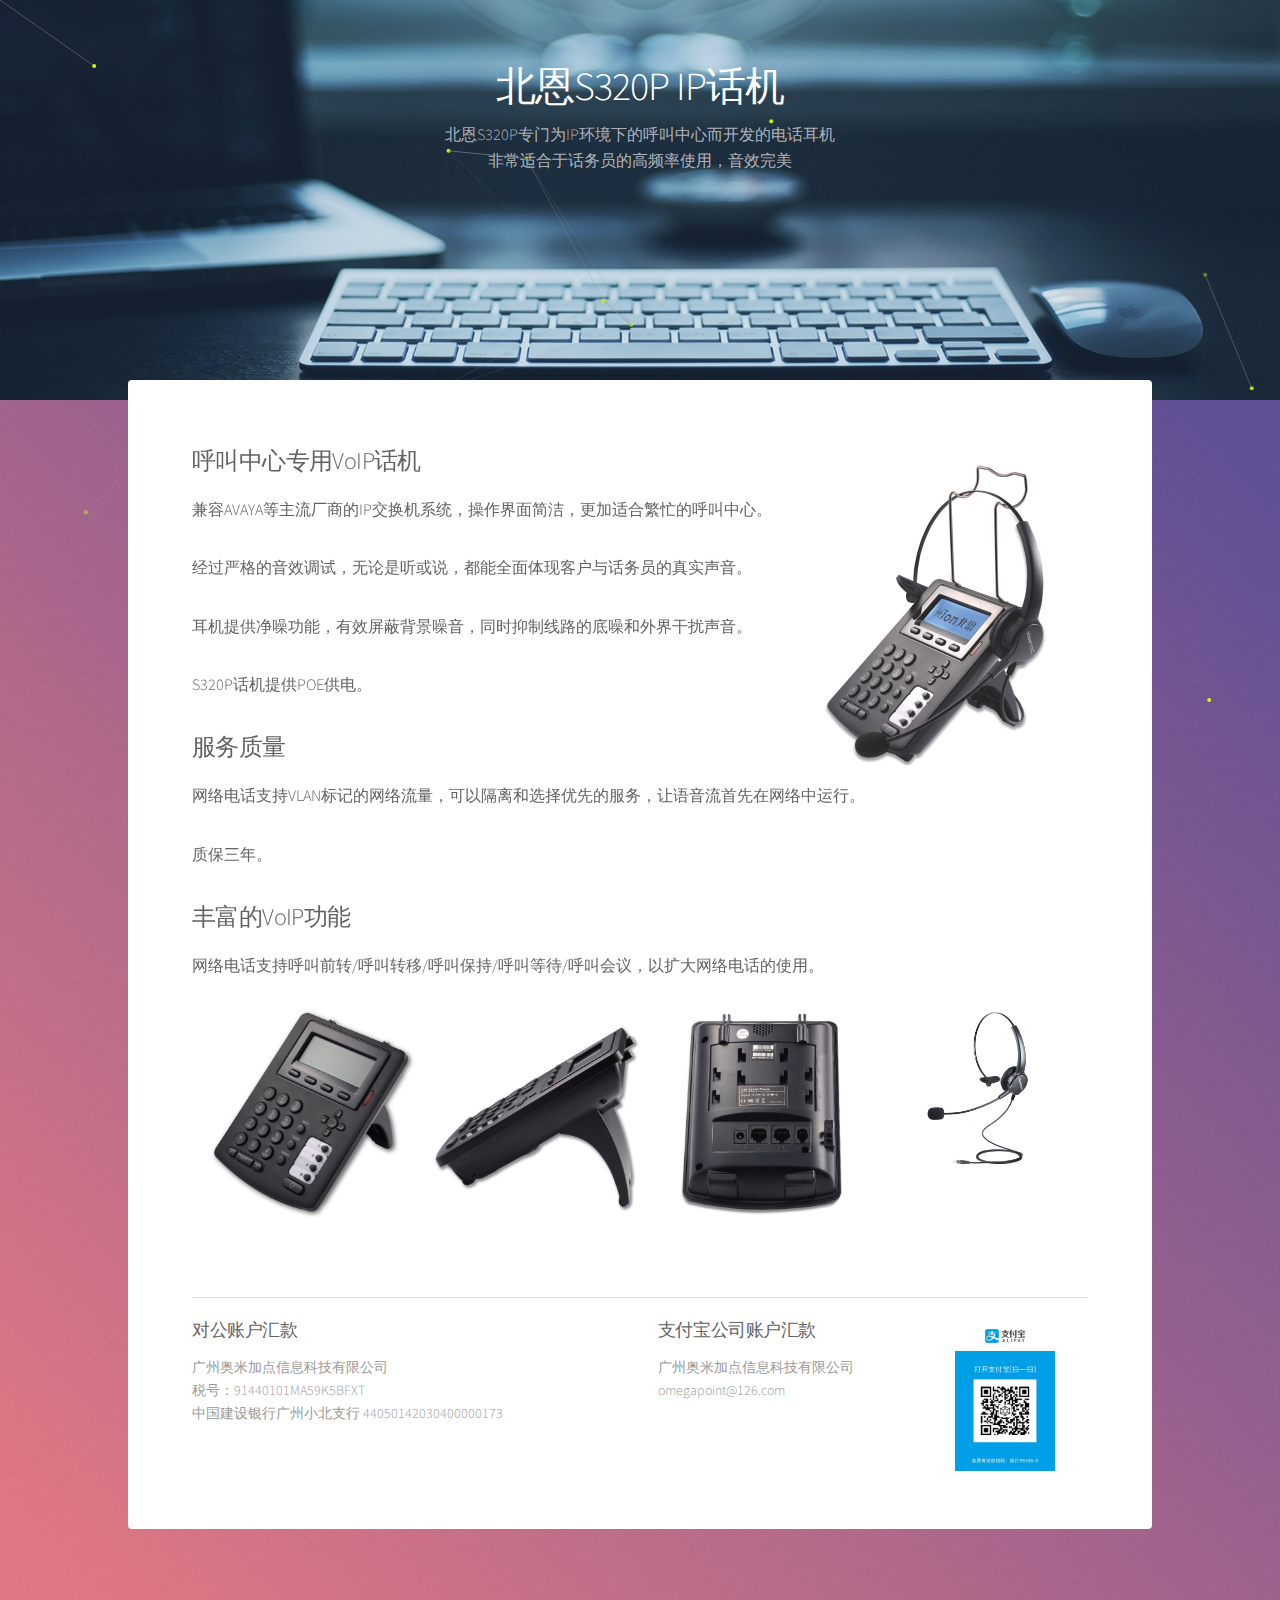
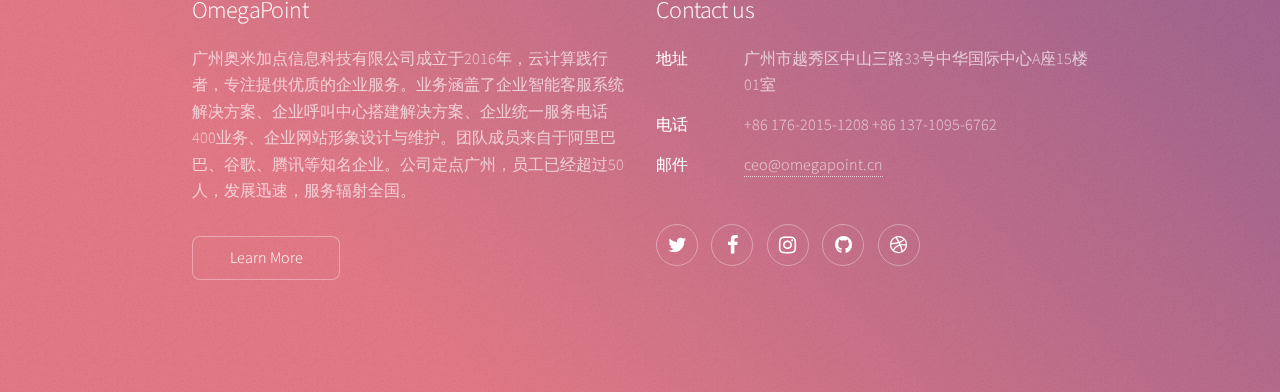
==== S320P.html @ c5149b8a "S320P" ====
<!DOCTYPE HTML>
<html>
	<head>
		<title>OmegaPoint</title>
		<meta charset="utf-8" />
		<meta name="viewport" content="width=device-width, initial-scale=1" />
		<link rel="stylesheet" href="assets/css/main.css" />
		<link rel="icon" href="favico.png">
	</head>
	<body>

		<canvas id="nokey"></canvas>

		<header id="header" class="banner">
			<h1>北恩S320P IP话机</h1>
			<div>北恩S320P专门为IP环境下的呼叫中心而开发的电话耳机</div>
			<div>非常适合于话务员的高频率使用，音效完美</div>
		</header>

		<!-- Wrapper -->
			<div id="wrapper">
				<!-- Main -->
					<div id="main" class="mt-20">
						<!-- Content -->
						<section id="content" class="phone main">

							<h2>呼叫中心专用VoIP话机</h2>
							<p>兼容AVAYA等主流厂商的IP交换机系统，操作界面简洁，更加适合繁忙的呼叫中心。</p>
							<p>经过严格的音效调试，无论是听或说，都能全面体现客户与话务员的真实声音。</p>
							<p>耳机提供净噪功能，有效屏蔽背景噪音，同时抑制线路的底噪和外界干扰声音。</p>
							<p>S320P话机提供POE供电。</p>

							<h2>服务质量</h2>
							<p>网络电话支持VLAN标记的网络流量，可以隔离和选择优先的服务，让语音流首先在网络中运行。</p>
							<p>质保三年。</p>
							
							<h2>丰富的VoIP功能</h2>
							<p>网络电话支持呼叫前转/呼叫转移/呼叫保持/呼叫等待/呼叫会议，以扩大网络电话的使用。</p>

							<div class="content">
								<img src="images/phone/p2.jpg" alt="北恩S320P">
								<img src="images/phone/p3.jpg" alt="北恩S320P">
								<img src="images/phone/p6.jpg" alt="北恩S320P">
								<img src="images/phone/p7.jpg" alt="北恩S320P">
							</div>

							<div class="pay">
								<div class="account">
									<h3>对公账户汇款</h3>
									<div>广州奥米加点信息科技有限公司</div>
									<div>税号：91440101MA59K5BFXT</div>
									<div>中国建设银行广州小北支行 44050142030400000173</div>
								</div>
								<div class="alipay">
									<h3>支付宝公司账户汇款</h3>
									<div>广州奥米加点信息科技有限公司</div>
									<div>omegapoint@126.com</div>
								</div>
							</div>
						</section>
					</div>

				<!-- Footer -->
					<footer id="footer">
						<section>
							<h2>OmegaPoint</h2>
							<p>广州奥米加点信息科技有限公司成立于2016年，云计算践行者，专注提供优质的企业服务。业务涵盖了企业智能客服系统解决方案、企业呼叫中心搭建解决方案、企业统一服务电话400业务、企业网站形象设计与维护。团队成员来自于阿里巴巴、谷歌、腾讯等知名企业。公司定点广州，员工已经超过50人，发展迅速，服务辐射全国。</p>
							<ul class="actions">
								<li><a href="javascript:;" class="button">Learn More</a></li>
							</ul>
						</section>
						<section>
							<h2>Contact us</h2>
							<dl class="alt">
								<dt>地址</dt>
								<dd>广州市越秀区中山三路33号中华国际中心A座15楼01室</dd>
								<dt>电话</dt>
								<dd>+86 176-2015-1208   +86 137-1095-6762</dd>
								<dt>邮件</dt>
								<dd><a href="#">ceo@omegapoint.cn</a></dd>
							</dl>
							<ul class="icons">
								<li><a href="#" class="icon fa-twitter alt"><span class="label">Twitter</span></a></li>
								<li><a href="#" class="icon fa-facebook alt"><span class="label">Facebook</span></a></li>
								<li><a href="#" class="icon fa-instagram alt"><span class="label">Instagram</span></a></li>
								<li><a href="#" class="icon fa-github alt"><span class="label">GitHub</span></a></li>
								<li><a href="#" class="icon fa-dribbble alt"><span class="label">Dribbble</span></a></li>
							</ul>
						</section>
					</footer>

			</div>

			<script src="assets/js/canvas.js"></script>
	</body>
</html>
---- assets/css/main.css ----
@import url(font-awesome.min.css);
@import "https://fonts.googleapis.com/css?family=Source+Sans+Pro:300,400";

/*
	Stellar by HTML5 UP
	html5up.net | @ajlkn
	Free for personal and commercial use under the CCA 3.0 license (html5up.net/license)
*/

/* Reset */
canvas{
	position: fixed;
	top: 0;
	left: 0;
	right: 0;
	bottom: 0;
	display: block;
}
#wrapper{
	position: relative;
	z-index: 9;
}

#autobot header p{
	text-align: left;
}
#autobot .content,
.phone .content{
	overflow: hidden;
	margin-top: 20px;
}
#autobot .content img{
	float: left;
	width: 48%;
	vertical-align: middle;
}
.phone .content img{
	float: left;
	width: 23%;
	margin-left: 2%;
}

.phone .pay{
	overflow: hidden;
	height: 200px;
	margin-top: 80px;
	padding-top: 20px;
	border-top: 1px solid #ddd;
}
.phone .pay>div{
	float: left;
	width: 48%;
	height: 100%;
	font-size: 14px;
	color: #999;
	text-align: left;
}
.phone .pay>div:last-child{
	float: right;
	background: url(../../images/phone/alipay.jpeg) 90% 10% no-repeat;
	background-size: 100px auto;
}

#autobot .content img:last-child{
	float: right;
}

#header.banner{
	height: 400px;
	background: url(../../images/phone/banner.jpg) no-repeat;
	background-size: cover;
}
.mt-20{
	margin-top: -20px;
}
#content.phone{
	background: url(../../images/phone/p0.jpg) 90% 10% no-repeat;
	background-size: 300px auto;
}

	html, body, div, span, applet, object, iframe, h1, h2, h3, h4, h5, h6, p, blockquote, pre, a, abbr, acronym, address, big, cite, code, del, dfn, em, img, ins, kbd, q, s, samp, small, strike, strong, sub, sup, tt, var, b, u, i, center, dl, dt, dd, ol, ul, li, fieldset, form, label, legend, table, caption, tbody, tfoot, thead, tr, th, td, article, aside, canvas, details, embed, figure, figcaption, footer, header, hgroup, menu, nav, output, ruby, section, summary, time, mark, audio, video {
		margin: 0;
		padding: 0;
		border: 0;
		font-size: 100%;
		font: inherit;
		vertical-align: baseline;
	}

	article, aside, details, figcaption, figure, footer, header, hgroup, menu, nav, section {
		display: block;
	}

	body {
		line-height: 1;
	}

	ol, ul {
		list-style: none;
	}

	blockquote, q {
		quotes: none;
	}

	blockquote:before, blockquote:after, q:before, q:after {
		content: '';
		content: none;
	}

	table {
		border-collapse: collapse;
		border-spacing: 0;
	}

	body {
		-webkit-text-size-adjust: none;
	}

/* Box Model */

	*, *:before, *:after {
		-moz-box-sizing: border-box;
		-webkit-box-sizing: border-box;
		box-sizing: border-box;
	}

/* Grid */

	.row {
		border-bottom: solid 1px transparent;
		-moz-box-sizing: border-box;
		-webkit-box-sizing: border-box;
		box-sizing: border-box;
	}

	.row > * {
		float: left;
		-moz-box-sizing: border-box;
		-webkit-box-sizing: border-box;
		box-sizing: border-box;
	}

	.row:after, .row:before {
		content: '';
		display: block;
		clear: both;
		height: 0;
	}

	.row.uniform > * > :first-child {
		margin-top: 0;
	}

	.row.uniform > * > :last-child {
		margin-bottom: 0;
	}

	.row.\30 \25 > * {
		padding: 0 0 0 0em;
	}

	.row.\30 \25 {
		margin: 0 0 -1px 0em;
	}

	.row.uniform.\30 \25 > * {
		padding: 0em 0 0 0em;
	}

	.row.uniform.\30 \25 {
		margin: 0em 0 -1px 0em;
	}

	.row > * {
		padding: 0 0 0 1.5em;
	}

	.row {
		margin: 0 0 -1px -1.5em;
	}

	.row.uniform > * {
		padding: 1.5em 0 0 1.5em;
	}

	.row.uniform {
		margin: -1.5em 0 -1px -1.5em;
	}

	.row.\32 00\25 > * {
		padding: 0 0 0 3em;
	}

	.row.\32 00\25 {
		margin: 0 0 -1px -3em;
	}

	.row.uniform.\32 00\25 > * {
		padding: 3em 0 0 3em;
	}

	.row.uniform.\32 00\25 {
		margin: -3em 0 -1px -3em;
	}

	.row.\31 50\25 > * {
		padding: 0 0 0 2.25em;
	}

	.row.\31 50\25 {
		margin: 0 0 -1px -2.25em;
	}

	.row.uniform.\31 50\25 > * {
		padding: 2.25em 0 0 2.25em;
	}

	.row.uniform.\31 50\25 {
		margin: -2.25em 0 -1px -2.25em;
	}

	.row.\35 0\25 > * {
		padding: 0 0 0 0.75em;
	}

	.row.\35 0\25 {
		margin: 0 0 -1px -0.75em;
	}

	.row.uniform.\35 0\25 > * {
		padding: 0.75em 0 0 0.75em;
	}

	.row.uniform.\35 0\25 {
		margin: -0.75em 0 -1px -0.75em;
	}

	.row.\32 5\25 > * {
		padding: 0 0 0 0.375em;
	}

	.row.\32 5\25 {
		margin: 0 0 -1px -0.375em;
	}

	.row.uniform.\32 5\25 > * {
		padding: 0.375em 0 0 0.375em;
	}

	.row.uniform.\32 5\25 {
		margin: -0.375em 0 -1px -0.375em;
	}

	.\31 2u, .\31 2u\24 {
		width: 100%;
		clear: none;
		margin-left: 0;
	}

	.\31 1u, .\31 1u\24 {
		width: 91.6666666667%;
		clear: none;
		margin-left: 0;
	}

	.\31 0u, .\31 0u\24 {
		width: 83.3333333333%;
		clear: none;
		margin-left: 0;
	}

	.\39 u, .\39 u\24 {
		width: 75%;
		clear: none;
		margin-left: 0;
	}

	.\38 u, .\38 u\24 {
		width: 66.6666666667%;
		clear: none;
		margin-left: 0;
	}

	.\37 u, .\37 u\24 {
		width: 58.3333333333%;
		clear: none;
		margin-left: 0;
	}

	.\36 u, .\36 u\24 {
		width: 50%;
		clear: none;
		margin-left: 0;
	}

	.\35 u, .\35 u\24 {
		width: 41.6666666667%;
		clear: none;
		margin-left: 0;
	}

	.\34 u, .\34 u\24 {
		width: 33.3333333333%;
		clear: none;
		margin-left: 0;
	}

	.\33 u, .\33 u\24 {
		width: 25%;
		clear: none;
		margin-left: 0;
	}

	.\32 u, .\32 u\24 {
		width: 16.6666666667%;
		clear: none;
		margin-left: 0;
	}

	.\31 u, .\31 u\24 {
		width: 8.3333333333%;
		clear: none;
		margin-left: 0;
	}

	.\31 2u\24 + *,
	.\31 1u\24 + *,
	.\31 0u\24 + *,
	.\39 u\24 + *,
	.\38 u\24 + *,
	.\37 u\24 + *,
	.\36 u\24 + *,
	.\35 u\24 + *,
	.\34 u\24 + *,
	.\33 u\24 + *,
	.\32 u\24 + *,
	.\31 u\24 + * {
		clear: left;
	}

	.\-11u {
		margin-left: 91.66667%;
	}

	.\-10u {
		margin-left: 83.33333%;
	}

	.\-9u {
		margin-left: 75%;
	}

	.\-8u {
		margin-left: 66.66667%;
	}

	.\-7u {
		margin-left: 58.33333%;
	}

	.\-6u {
		margin-left: 50%;
	}

	.\-5u {
		margin-left: 41.66667%;
	}

	.\-4u {
		margin-left: 33.33333%;
	}

	.\-3u {
		margin-left: 25%;
	}

	.\-2u {
		margin-left: 16.66667%;
	}

	.\-1u {
		margin-left: 8.33333%;
	}

	@media screen and (max-width: 1680px) {

		.row > * {
			padding: 0 0 0 1.5em;
		}

		.row {
			margin: 0 0 -1px -1.5em;
		}

		.row.uniform > * {
			padding: 1.5em 0 0 1.5em;
		}

		.row.uniform {
			margin: -1.5em 0 -1px -1.5em;
		}

		.row.\32 00\25 > * {
			padding: 0 0 0 3em;
		}

		.row.\32 00\25 {
			margin: 0 0 -1px -3em;
		}

		.row.uniform.\32 00\25 > * {
			padding: 3em 0 0 3em;
		}

		.row.uniform.\32 00\25 {
			margin: -3em 0 -1px -3em;
		}

		.row.\31 50\25 > * {
			padding: 0 0 0 2.25em;
		}

		.row.\31 50\25 {
			margin: 0 0 -1px -2.25em;
		}

		.row.uniform.\31 50\25 > * {
			padding: 2.25em 0 0 2.25em;
		}

		.row.uniform.\31 50\25 {
			margin: -2.25em 0 -1px -2.25em;
		}

		.row.\35 0\25 > * {
			padding: 0 0 0 0.75em;
		}

		.row.\35 0\25 {
			margin: 0 0 -1px -0.75em;
		}

		.row.uniform.\35 0\25 > * {
			padding: 0.75em 0 0 0.75em;
		}

		.row.uniform.\35 0\25 {
			margin: -0.75em 0 -1px -0.75em;
		}

		.row.\32 5\25 > * {
			padding: 0 0 0 0.375em;
		}

		.row.\32 5\25 {
			margin: 0 0 -1px -0.375em;
		}

		.row.uniform.\32 5\25 > * {
			padding: 0.375em 0 0 0.375em;
		}

		.row.uniform.\32 5\25 {
			margin: -0.375em 0 -1px -0.375em;
		}

		.\31 2u\28xlarge\29, .\31 2u\24\28xlarge\29 {
			width: 100%;
			clear: none;
			margin-left: 0;
		}

		.\31 1u\28xlarge\29, .\31 1u\24\28xlarge\29 {
			width: 91.6666666667%;
			clear: none;
			margin-left: 0;
		}

		.\31 0u\28xlarge\29, .\31 0u\24\28xlarge\29 {
			width: 83.3333333333%;
			clear: none;
			margin-left: 0;
		}

		.\39 u\28xlarge\29, .\39 u\24\28xlarge\29 {
			width: 75%;
			clear: none;
			margin-left: 0;
		}

		.\38 u\28xlarge\29, .\38 u\24\28xlarge\29 {
			width: 66.6666666667%;
			clear: none;
			margin-left: 0;
		}

		.\37 u\28xlarge\29, .\37 u\24\28xlarge\29 {
			width: 58.3333333333%;
			clear: none;
			margin-left: 0;
		}

		.\36 u\28xlarge\29, .\36 u\24\28xlarge\29 {
			width: 50%;
			clear: none;
			margin-left: 0;
		}

		.\35 u\28xlarge\29, .\35 u\24\28xlarge\29 {
			width: 41.6666666667%;
			clear: none;
			margin-left: 0;
		}

		.\34 u\28xlarge\29, .\34 u\24\28xlarge\29 {
			width: 33.3333333333%;
			clear: none;
			margin-left: 0;
		}

		.\33 u\28xlarge\29, .\33 u\24\28xlarge\29 {
			width: 25%;
			clear: none;
			margin-left: 0;
		}

		.\32 u\28xlarge\29, .\32 u\24\28xlarge\29 {
			width: 16.6666666667%;
			clear: none;
			margin-left: 0;
		}

		.\31 u\28xlarge\29, .\31 u\24\28xlarge\29 {
			width: 8.3333333333%;
			clear: none;
			margin-left: 0;
		}

		.\31 2u\24\28xlarge\29 + *,
		.\31 1u\24\28xlarge\29 + *,
		.\31 0u\24\28xlarge\29 + *,
		.\39 u\24\28xlarge\29 + *,
		.\38 u\24\28xlarge\29 + *,
		.\37 u\24\28xlarge\29 + *,
		.\36 u\24\28xlarge\29 + *,
		.\35 u\24\28xlarge\29 + *,
		.\34 u\24\28xlarge\29 + *,
		.\33 u\24\28xlarge\29 + *,
		.\32 u\24\28xlarge\29 + *,
		.\31 u\24\28xlarge\29 + * {
			clear: left;
		}

		.\-11u\28xlarge\29 {
			margin-left: 91.66667%;
		}

		.\-10u\28xlarge\29 {
			margin-left: 83.33333%;
		}

		.\-9u\28xlarge\29 {
			margin-left: 75%;
		}

		.\-8u\28xlarge\29 {
			margin-left: 66.66667%;
		}

		.\-7u\28xlarge\29 {
			margin-left: 58.33333%;
		}

		.\-6u\28xlarge\29 {
			margin-left: 50%;
		}

		.\-5u\28xlarge\29 {
			margin-left: 41.66667%;
		}

		.\-4u\28xlarge\29 {
			margin-left: 33.33333%;
		}

		.\-3u\28xlarge\29 {
			margin-left: 25%;
		}

		.\-2u\28xlarge\29 {
			margin-left: 16.66667%;
		}

		.\-1u\28xlarge\29 {
			margin-left: 8.33333%;
		}

	}

	@media screen and (max-width: 1280px) {

		.row > * {
			padding: 0 0 0 1.5em;
		}

		.row {
			margin: 0 0 -1px -1.5em;
		}

		.row.uniform > * {
			padding: 1.5em 0 0 1.5em;
		}

		.row.uniform {
			margin: -1.5em 0 -1px -1.5em;
		}

		.row.\32 00\25 > * {
			padding: 0 0 0 3em;
		}

		.row.\32 00\25 {
			margin: 0 0 -1px -3em;
		}

		.row.uniform.\32 00\25 > * {
			padding: 3em 0 0 3em;
		}

		.row.uniform.\32 00\25 {
			margin: -3em 0 -1px -3em;
		}

		.row.\31 50\25 > * {
			padding: 0 0 0 2.25em;
		}

		.row.\31 50\25 {
			margin: 0 0 -1px -2.25em;
		}

		.row.uniform.\31 50\25 > * {
			padding: 2.25em 0 0 2.25em;
		}

		.row.uniform.\31 50\25 {
			margin: -2.25em 0 -1px -2.25em;
		}

		.row.\35 0\25 > * {
			padding: 0 0 0 0.75em;
		}

		.row.\35 0\25 {
			margin: 0 0 -1px -0.75em;
		}

		.row.uniform.\35 0\25 > * {
			padding: 0.75em 0 0 0.75em;
		}

		.row.uniform.\35 0\25 {
			margin: -0.75em 0 -1px -0.75em;
		}

		.row.\32 5\25 > * {
			padding: 0 0 0 0.375em;
		}

		.row.\32 5\25 {
			margin: 0 0 -1px -0.375em;
		}

		.row.uniform.\32 5\25 > * {
			padding: 0.375em 0 0 0.375em;
		}

		.row.uniform.\32 5\25 {
			margin: -0.375em 0 -1px -0.375em;
		}

		.\31 2u\28large\29, .\31 2u\24\28large\29 {
			width: 100%;
			clear: none;
			margin-left: 0;
		}

		.\31 1u\28large\29, .\31 1u\24\28large\29 {
			width: 91.6666666667%;
			clear: none;
			margin-left: 0;
		}

		.\31 0u\28large\29, .\31 0u\24\28large\29 {
			width: 83.3333333333%;
			clear: none;
			margin-left: 0;
		}

		.\39 u\28large\29, .\39 u\24\28large\29 {
			width: 75%;
			clear: none;
			margin-left: 0;
		}

		.\38 u\28large\29, .\38 u\24\28large\29 {
			width: 66.6666666667%;
			clear: none;
			margin-left: 0;
		}

		.\37 u\28large\29, .\37 u\24\28large\29 {
			width: 58.3333333333%;
			clear: none;
			margin-left: 0;
		}

		.\36 u\28large\29, .\36 u\24\28large\29 {
			width: 50%;
			clear: none;
			margin-left: 0;
		}

		.\35 u\28large\29, .\35 u\24\28large\29 {
			width: 41.6666666667%;
			clear: none;
			margin-left: 0;
		}

		.\34 u\28large\29, .\34 u\24\28large\29 {
			width: 33.3333333333%;
			clear: none;
			margin-left: 0;
		}

		.\33 u\28large\29, .\33 u\24\28large\29 {
			width: 25%;
			clear: none;
			margin-left: 0;
		}

		.\32 u\28large\29, .\32 u\24\28large\29 {
			width: 16.6666666667%;
			clear: none;
			margin-left: 0;
		}

		.\31 u\28large\29, .\31 u\24\28large\29 {
			width: 8.3333333333%;
			clear: none;
			margin-left: 0;
		}

		.\31 2u\24\28large\29 + *,
		.\31 1u\24\28large\29 + *,
		.\31 0u\24\28large\29 + *,
		.\39 u\24\28large\29 + *,
		.\38 u\24\28large\29 + *,
		.\37 u\24\28large\29 + *,
		.\36 u\24\28large\29 + *,
		.\35 u\24\28large\29 + *,
		.\34 u\24\28large\29 + *,
		.\33 u\24\28large\29 + *,
		.\32 u\24\28large\29 + *,
		.\31 u\24\28large\29 + * {
			clear: left;
		}

		.\-11u\28large\29 {
			margin-left: 91.66667%;
		}

		.\-10u\28large\29 {
			margin-left: 83.33333%;
		}

		.\-9u\28large\29 {
			margin-left: 75%;
		}

		.\-8u\28large\29 {
			margin-left: 66.66667%;
		}

		.\-7u\28large\29 {
			margin-left: 58.33333%;
		}

		.\-6u\28large\29 {
			margin-left: 50%;
		}

		.\-5u\28large\29 {
			margin-left: 41.66667%;
		}

		.\-4u\28large\29 {
			margin-left: 33.33333%;
		}

		.\-3u\28large\29 {
			margin-left: 25%;
		}

		.\-2u\28large\29 {
			margin-left: 16.66667%;
		}

		.\-1u\28large\29 {
			margin-left: 8.33333%;
		}

	}

	@media screen and (max-width: 980px) {

		.row > * {
			padding: 0 0 0 1.5em;
		}

		.row {
			margin: 0 0 -1px -1.5em;
		}

		.row.uniform > * {
			padding: 1.5em 0 0 1.5em;
		}

		.row.uniform {
			margin: -1.5em 0 -1px -1.5em;
		}

		.row.\32 00\25 > * {
			padding: 0 0 0 3em;
		}

		.row.\32 00\25 {
			margin: 0 0 -1px -3em;
		}

		.row.uniform.\32 00\25 > * {
			padding: 3em 0 0 3em;
		}

		.row.uniform.\32 00\25 {
			margin: -3em 0 -1px -3em;
		}

		.row.\31 50\25 > * {
			padding: 0 0 0 2.25em;
		}

		.row.\31 50\25 {
			margin: 0 0 -1px -2.25em;
		}

		.row.uniform.\31 50\25 > * {
			padding: 2.25em 0 0 2.25em;
		}

		.row.uniform.\31 50\25 {
			margin: -2.25em 0 -1px -2.25em;
		}

		.row.\35 0\25 > * {
			padding: 0 0 0 0.75em;
		}

		.row.\35 0\25 {
			margin: 0 0 -1px -0.75em;
		}

		.row.uniform.\35 0\25 > * {
			padding: 0.75em 0 0 0.75em;
		}

		.row.uniform.\35 0\25 {
			margin: -0.75em 0 -1px -0.75em;
		}

		.row.\32 5\25 > * {
			padding: 0 0 0 0.375em;
		}

		.row.\32 5\25 {
			margin: 0 0 -1px -0.375em;
		}

		.row.uniform.\32 5\25 > * {
			padding: 0.375em 0 0 0.375em;
		}

		.row.uniform.\32 5\25 {
			margin: -0.375em 0 -1px -0.375em;
		}

		.\31 2u\28medium\29, .\31 2u\24\28medium\29 {
			width: 100%;
			clear: none;
			margin-left: 0;
		}

		.\31 1u\28medium\29, .\31 1u\24\28medium\29 {
			width: 91.6666666667%;
			clear: none;
			margin-left: 0;
		}

		.\31 0u\28medium\29, .\31 0u\24\28medium\29 {
			width: 83.3333333333%;
			clear: none;
			margin-left: 0;
		}

		.\39 u\28medium\29, .\39 u\24\28medium\29 {
			width: 75%;
			clear: none;
			margin-left: 0;
		}

		.\38 u\28medium\29, .\38 u\24\28medium\29 {
			width: 66.6666666667%;
			clear: none;
			margin-left: 0;
		}

		.\37 u\28medium\29, .\37 u\24\28medium\29 {
			width: 58.3333333333%;
			clear: none;
			margin-left: 0;
		}

		.\36 u\28medium\29, .\36 u\24\28medium\29 {
			width: 50%;
			clear: none;
			margin-left: 0;
		}

		.\35 u\28medium\29, .\35 u\24\28medium\29 {
			width: 41.6666666667%;
			clear: none;
			margin-left: 0;
		}

		.\34 u\28medium\29, .\34 u\24\28medium\29 {
			width: 33.3333333333%;
			clear: none;
			margin-left: 0;
		}

		.\33 u\28medium\29, .\33 u\24\28medium\29 {
			width: 25%;
			clear: none;
			margin-left: 0;
		}

		.\32 u\28medium\29, .\32 u\24\28medium\29 {
			width: 16.6666666667%;
			clear: none;
			margin-left: 0;
		}

		.\31 u\28medium\29, .\31 u\24\28medium\29 {
			width: 8.3333333333%;
			clear: none;
			margin-left: 0;
		}

		.\31 2u\24\28medium\29 + *,
		.\31 1u\24\28medium\29 + *,
		.\31 0u\24\28medium\29 + *,
		.\39 u\24\28medium\29 + *,
		.\38 u\24\28medium\29 + *,
		.\37 u\24\28medium\29 + *,
		.\36 u\24\28medium\29 + *,
		.\35 u\24\28medium\29 + *,
		.\34 u\24\28medium\29 + *,
		.\33 u\24\28medium\29 + *,
		.\32 u\24\28medium\29 + *,
		.\31 u\24\28medium\29 + * {
			clear: left;
		}

		.\-11u\28medium\29 {
			margin-left: 91.66667%;
		}

		.\-10u\28medium\29 {
			margin-left: 83.33333%;
		}

		.\-9u\28medium\29 {
			margin-left: 75%;
		}

		.\-8u\28medium\29 {
			margin-left: 66.66667%;
		}

		.\-7u\28medium\29 {
			margin-left: 58.33333%;
		}

		.\-6u\28medium\29 {
			margin-left: 50%;
		}

		.\-5u\28medium\29 {
			margin-left: 41.66667%;
		}

		.\-4u\28medium\29 {
			margin-left: 33.33333%;
		}

		.\-3u\28medium\29 {
			margin-left: 25%;
		}

		.\-2u\28medium\29 {
			margin-left: 16.66667%;
		}

		.\-1u\28medium\29 {
			margin-left: 8.33333%;
		}

	}

	@media screen and (max-width: 736px) {

		.row > * {
			padding: 0 0 0 1em;
		}

		.row {
			margin: 0 0 -1px -1em;
		}

		.row.uniform > * {
			padding: 1em 0 0 1em;
		}

		.row.uniform {
			margin: -1em 0 -1px -1em;
		}

		.row.\32 00\25 > * {
			padding: 0 0 0 2em;
		}

		.row.\32 00\25 {
			margin: 0 0 -1px -2em;
		}

		.row.uniform.\32 00\25 > * {
			padding: 2em 0 0 2em;
		}

		.row.uniform.\32 00\25 {
			margin: -2em 0 -1px -2em;
		}

		.row.\31 50\25 > * {
			padding: 0 0 0 1.5em;
		}

		.row.\31 50\25 {
			margin: 0 0 -1px -1.5em;
		}

		.row.uniform.\31 50\25 > * {
			padding: 1.5em 0 0 1.5em;
		}

		.row.uniform.\31 50\25 {
			margin: -1.5em 0 -1px -1.5em;
		}

		.row.\35 0\25 > * {
			padding: 0 0 0 0.5em;
		}

		.row.\35 0\25 {
			margin: 0 0 -1px -0.5em;
		}

		.row.uniform.\35 0\25 > * {
			padding: 0.5em 0 0 0.5em;
		}

		.row.uniform.\35 0\25 {
			margin: -0.5em 0 -1px -0.5em;
		}

		.row.\32 5\25 > * {
			padding: 0 0 0 0.25em;
		}

		.row.\32 5\25 {
			margin: 0 0 -1px -0.25em;
		}

		.row.uniform.\32 5\25 > * {
			padding: 0.25em 0 0 0.25em;
		}

		.row.uniform.\32 5\25 {
			margin: -0.25em 0 -1px -0.25em;
		}

		.\31 2u\28small\29, .\31 2u\24\28small\29 {
			width: 100%;
			clear: none;
			margin-left: 0;
		}

		.\31 1u\28small\29, .\31 1u\24\28small\29 {
			width: 91.6666666667%;
			clear: none;
			margin-left: 0;
		}

		.\31 0u\28small\29, .\31 0u\24\28small\29 {
			width: 83.3333333333%;
			clear: none;
			margin-left: 0;
		}

		.\39 u\28small\29, .\39 u\24\28small\29 {
			width: 75%;
			clear: none;
			margin-left: 0;
		}

		.\38 u\28small\29, .\38 u\24\28small\29 {
			width: 66.6666666667%;
			clear: none;
			margin-left: 0;
		}

		.\37 u\28small\29, .\37 u\24\28small\29 {
			width: 58.3333333333%;
			clear: none;
			margin-left: 0;
		}

		.\36 u\28small\29, .\36 u\24\28small\29 {
			width: 50%;
			clear: none;
			margin-left: 0;
		}

		.\35 u\28small\29, .\35 u\24\28small\29 {
			width: 41.6666666667%;
			clear: none;
			margin-left: 0;
		}

		.\34 u\28small\29, .\34 u\24\28small\29 {
			width: 33.3333333333%;
			clear: none;
			margin-left: 0;
		}

		.\33 u\28small\29, .\33 u\24\28small\29 {
			width: 25%;
			clear: none;
			margin-left: 0;
		}

		.\32 u\28small\29, .\32 u\24\28small\29 {
			width: 16.6666666667%;
			clear: none;
			margin-left: 0;
		}

		.\31 u\28small\29, .\31 u\24\28small\29 {
			width: 8.3333333333%;
			clear: none;
			margin-left: 0;
		}

		.\31 2u\24\28small\29 + *,
		.\31 1u\24\28small\29 + *,
		.\31 0u\24\28small\29 + *,
		.\39 u\24\28small\29 + *,
		.\38 u\24\28small\29 + *,
		.\37 u\24\28small\29 + *,
		.\36 u\24\28small\29 + *,
		.\35 u\24\28small\29 + *,
		.\34 u\24\28small\29 + *,
		.\33 u\24\28small\29 + *,
		.\32 u\24\28small\29 + *,
		.\31 u\24\28small\29 + * {
			clear: left;
		}

		.\-11u\28small\29 {
			margin-left: 91.66667%;
		}

		.\-10u\28small\29 {
			margin-left: 83.33333%;
		}

		.\-9u\28small\29 {
			margin-left: 75%;
		}

		.\-8u\28small\29 {
			margin-left: 66.66667%;
		}

		.\-7u\28small\29 {
			margin-left: 58.33333%;
		}

		.\-6u\28small\29 {
			margin-left: 50%;
		}

		.\-5u\28small\29 {
			margin-left: 41.66667%;
		}

		.\-4u\28small\29 {
			margin-left: 33.33333%;
		}

		.\-3u\28small\29 {
			margin-left: 25%;
		}

		.\-2u\28small\29 {
			margin-left: 16.66667%;
		}

		.\-1u\28small\29 {
			margin-left: 8.33333%;
		}

	}

	@media screen and (max-width: 480px) {

		.row > * {
			padding: 0 0 0 1em;
		}

		.row {
			margin: 0 0 -1px -1em;
		}

		.row.uniform > * {
			padding: 1em 0 0 1em;
		}

		.row.uniform {
			margin: -1em 0 -1px -1em;
		}

		.row.\32 00\25 > * {
			padding: 0 0 0 2em;
		}

		.row.\32 00\25 {
			margin: 0 0 -1px -2em;
		}

		.row.uniform.\32 00\25 > * {
			padding: 2em 0 0 2em;
		}

		.row.uniform.\32 00\25 {
			margin: -2em 0 -1px -2em;
		}

		.row.\31 50\25 > * {
			padding: 0 0 0 1.5em;
		}

		.row.\31 50\25 {
			margin: 0 0 -1px -1.5em;
		}

		.row.uniform.\31 50\25 > * {
			padding: 1.5em 0 0 1.5em;
		}

		.row.uniform.\31 50\25 {
			margin: -1.5em 0 -1px -1.5em;
		}

		.row.\35 0\25 > * {
			padding: 0 0 0 0.5em;
		}

		.row.\35 0\25 {
			margin: 0 0 -1px -0.5em;
		}

		.row.uniform.\35 0\25 > * {
			padding: 0.5em 0 0 0.5em;
		}

		.row.uniform.\35 0\25 {
			margin: -0.5em 0 -1px -0.5em;
		}

		.row.\32 5\25 > * {
			padding: 0 0 0 0.25em;
		}

		.row.\32 5\25 {
			margin: 0 0 -1px -0.25em;
		}

		.row.uniform.\32 5\25 > * {
			padding: 0.25em 0 0 0.25em;
		}

		.row.uniform.\32 5\25 {
			margin: -0.25em 0 -1px -0.25em;
		}

		.\31 2u\28xsmall\29, .\31 2u\24\28xsmall\29 {
			width: 100%;
			clear: none;
			margin-left: 0;
		}

		.\31 1u\28xsmall\29, .\31 1u\24\28xsmall\29 {
			width: 91.6666666667%;
			clear: none;
			margin-left: 0;
		}

		.\31 0u\28xsmall\29, .\31 0u\24\28xsmall\29 {
			width: 83.3333333333%;
			clear: none;
			margin-left: 0;
		}

		.\39 u\28xsmall\29, .\39 u\24\28xsmall\29 {
			width: 75%;
			clear: none;
			margin-left: 0;
		}

		.\38 u\28xsmall\29, .\38 u\24\28xsmall\29 {
			width: 66.6666666667%;
			clear: none;
			margin-left: 0;
		}

		.\37 u\28xsmall\29, .\37 u\24\28xsmall\29 {
			width: 58.3333333333%;
			clear: none;
			margin-left: 0;
		}

		.\36 u\28xsmall\29, .\36 u\24\28xsmall\29 {
			width: 50%;
			clear: none;
			margin-left: 0;
		}

		.\35 u\28xsmall\29, .\35 u\24\28xsmall\29 {
			width: 41.6666666667%;
			clear: none;
			margin-left: 0;
		}

		.\34 u\28xsmall\29, .\34 u\24\28xsmall\29 {
			width: 33.3333333333%;
			clear: none;
			margin-left: 0;
		}

		.\33 u\28xsmall\29, .\33 u\24\28xsmall\29 {
			width: 25%;
			clear: none;
			margin-left: 0;
		}

		.\32 u\28xsmall\29, .\32 u\24\28xsmall\29 {
			width: 16.6666666667%;
			clear: none;
			margin-left: 0;
		}

		.\31 u\28xsmall\29, .\31 u\24\28xsmall\29 {
			width: 8.3333333333%;
			clear: none;
			margin-left: 0;
		}

		.\31 2u\24\28xsmall\29 + *,
		.\31 1u\24\28xsmall\29 + *,
		.\31 0u\24\28xsmall\29 + *,
		.\39 u\24\28xsmall\29 + *,
		.\38 u\24\28xsmall\29 + *,
		.\37 u\24\28xsmall\29 + *,
		.\36 u\24\28xsmall\29 + *,
		.\35 u\24\28xsmall\29 + *,
		.\34 u\24\28xsmall\29 + *,
		.\33 u\24\28xsmall\29 + *,
		.\32 u\24\28xsmall\29 + *,
		.\31 u\24\28xsmall\29 + * {
			clear: left;
		}

		.\-11u\28xsmall\29 {
			margin-left: 91.66667%;
		}

		.\-10u\28xsmall\29 {
			margin-left: 83.33333%;
		}

		.\-9u\28xsmall\29 {
			margin-left: 75%;
		}

		.\-8u\28xsmall\29 {
			margin-left: 66.66667%;
		}

		.\-7u\28xsmall\29 {
			margin-left: 58.33333%;
		}

		.\-6u\28xsmall\29 {
			margin-left: 50%;
		}

		.\-5u\28xsmall\29 {
			margin-left: 41.66667%;
		}

		.\-4u\28xsmall\29 {
			margin-left: 33.33333%;
		}

		.\-3u\28xsmall\29 {
			margin-left: 25%;
		}

		.\-2u\28xsmall\29 {
			margin-left: 16.66667%;
		}

		.\-1u\28xsmall\29 {
			margin-left: 8.33333%;
		}

	}

	@media screen and (max-width: 360px) {

		.row > * {
			padding: 0 0 0 1em;
		}

		.row {
			margin: 0 0 -1px -1em;
		}

		.row.uniform > * {
			padding: 1em 0 0 1em;
		}

		.row.uniform {
			margin: -1em 0 -1px -1em;
		}

		.row.\32 00\25 > * {
			padding: 0 0 0 2em;
		}

		.row.\32 00\25 {
			margin: 0 0 -1px -2em;
		}

		.row.uniform.\32 00\25 > * {
			padding: 2em 0 0 2em;
		}

		.row.uniform.\32 00\25 {
			margin: -2em 0 -1px -2em;
		}

		.row.\31 50\25 > * {
			padding: 0 0 0 1.5em;
		}

		.row.\31 50\25 {
			margin: 0 0 -1px -1.5em;
		}

		.row.uniform.\31 50\25 > * {
			padding: 1.5em 0 0 1.5em;
		}

		.row.uniform.\31 50\25 {
			margin: -1.5em 0 -1px -1.5em;
		}

		.row.\35 0\25 > * {
			padding: 0 0 0 0.5em;
		}

		.row.\35 0\25 {
			margin: 0 0 -1px -0.5em;
		}

		.row.uniform.\35 0\25 > * {
			padding: 0.5em 0 0 0.5em;
		}

		.row.uniform.\35 0\25 {
			margin: -0.5em 0 -1px -0.5em;
		}

		.row.\32 5\25 > * {
			padding: 0 0 0 0.25em;
		}

		.row.\32 5\25 {
			margin: 0 0 -1px -0.25em;
		}

		.row.uniform.\32 5\25 > * {
			padding: 0.25em 0 0 0.25em;
		}

		.row.uniform.\32 5\25 {
			margin: -0.25em 0 -1px -0.25em;
		}

		.\31 2u\28xxsmall\29, .\31 2u\24\28xxsmall\29 {
			width: 100%;
			clear: none;
			margin-left: 0;
		}

		.\31 1u\28xxsmall\29, .\31 1u\24\28xxsmall\29 {
			width: 91.6666666667%;
			clear: none;
			margin-left: 0;
		}

		.\31 0u\28xxsmall\29, .\31 0u\24\28xxsmall\29 {
			width: 83.3333333333%;
			clear: none;
			margin-left: 0;
		}

		.\39 u\28xxsmall\29, .\39 u\24\28xxsmall\29 {
			width: 75%;
			clear: none;
			margin-left: 0;
		}

		.\38 u\28xxsmall\29, .\38 u\24\28xxsmall\29 {
			width: 66.6666666667%;
			clear: none;
			margin-left: 0;
		}

		.\37 u\28xxsmall\29, .\37 u\24\28xxsmall\29 {
			width: 58.3333333333%;
			clear: none;
			margin-left: 0;
		}

		.\36 u\28xxsmall\29, .\36 u\24\28xxsmall\29 {
			width: 50%;
			clear: none;
			margin-left: 0;
		}

		.\35 u\28xxsmall\29, .\35 u\24\28xxsmall\29 {
			width: 41.6666666667%;
			clear: none;
			margin-left: 0;
		}

		.\34 u\28xxsmall\29, .\34 u\24\28xxsmall\29 {
			width: 33.3333333333%;
			clear: none;
			margin-left: 0;
		}

		.\33 u\28xxsmall\29, .\33 u\24\28xxsmall\29 {
			width: 25%;
			clear: none;
			margin-left: 0;
		}

		.\32 u\28xxsmall\29, .\32 u\24\28xxsmall\29 {
			width: 16.6666666667%;
			clear: none;
			margin-left: 0;
		}

		.\31 u\28xxsmall\29, .\31 u\24\28xxsmall\29 {
			width: 8.3333333333%;
			clear: none;
			margin-left: 0;
		}

		.\31 2u\24\28xxsmall\29 + *,
		.\31 1u\24\28xxsmall\29 + *,
		.\31 0u\24\28xxsmall\29 + *,
		.\39 u\24\28xxsmall\29 + *,
		.\38 u\24\28xxsmall\29 + *,
		.\37 u\24\28xxsmall\29 + *,
		.\36 u\24\28xxsmall\29 + *,
		.\35 u\24\28xxsmall\29 + *,
		.\34 u\24\28xxsmall\29 + *,
		.\33 u\24\28xxsmall\29 + *,
		.\32 u\24\28xxsmall\29 + *,
		.\31 u\24\28xxsmall\29 + * {
			clear: left;
		}

		.\-11u\28xxsmall\29 {
			margin-left: 91.66667%;
		}

		.\-10u\28xxsmall\29 {
			margin-left: 83.33333%;
		}

		.\-9u\28xxsmall\29 {
			margin-left: 75%;
		}

		.\-8u\28xxsmall\29 {
			margin-left: 66.66667%;
		}

		.\-7u\28xxsmall\29 {
			margin-left: 58.33333%;
		}

		.\-6u\28xxsmall\29 {
			margin-left: 50%;
		}

		.\-5u\28xxsmall\29 {
			margin-left: 41.66667%;
		}

		.\-4u\28xxsmall\29 {
			margin-left: 33.33333%;
		}

		.\-3u\28xxsmall\29 {
			margin-left: 25%;
		}

		.\-2u\28xxsmall\29 {
			margin-left: 16.66667%;
		}

		.\-1u\28xxsmall\29 {
			margin-left: 8.33333%;
		}

	}

/* Basic */

	@-ms-viewport {
		width: device-width;
	}

	body {
		-ms-overflow-style: scrollbar;
	}

	@media screen and (max-width: 480px) {

		html, body {
			min-width: 320px;
		}

	}

	body {
		background-color: #935d8c;
		background-image: url("images/overlay.png"), -moz-linear-gradient(45deg, #e37682 15%, #5f4d93 85%);
		background-image: url("images/overlay.png"), -webkit-linear-gradient(45deg, #e37682 15%, #5f4d93 85%);
		background-image: url("images/overlay.png"), -ms-linear-gradient(45deg, #e37682 15%, #5f4d93 85%);
		background-image: url("images/overlay.png"), linear-gradient(45deg, #e37682 15%, #5f4d93 85%);
	}

		body.is-loading *, body.is-loading *:before, body.is-loading *:after {
			-moz-animation: none !important;
			-webkit-animation: none !important;
			-ms-animation: none !important;
			animation: none !important;
			-moz-transition: none !important;
			-webkit-transition: none !important;
			-ms-transition: none !important;
			transition: none !important;
		}

/* Type */

	body {
		background-color: #935d8c;
		color: rgba(255, 255, 255, 0.65);
	}

	body, input, select, textarea {
		font-family: "Source Sans Pro", Helvetica, sans-serif;
		font-size: 17pt;
		font-weight: 300;
		line-height: 1.65;
	}

		@media screen and (max-width: 1680px) {

			body, input, select, textarea {
				font-size: 14pt;
			}

		}

		@media screen and (max-width: 1280px) {

			body, input, select, textarea {
				font-size: 12pt;
			}

		}

		@media screen and (max-width: 360px) {

			body, input, select, textarea {
				font-size: 11pt;
			}

		}

	a {
		-moz-transition: color 0.2s ease, border-bottom 0.2s ease;
		-webkit-transition: color 0.2s ease, border-bottom 0.2s ease;
		-ms-transition: color 0.2s ease, border-bottom 0.2s ease;
		transition: color 0.2s ease, border-bottom 0.2s ease;
		text-decoration: none;
		border-bottom: dotted 1px;
		color: inherit;
	}

		a:hover {
			border-bottom-color: transparent;
		}

	strong, b {
		font-weight: 400;
	}

	em, i {
		font-style: italic;
	}

	p {
		margin: 0 0 2em 0;
	}

		p.content {
			-moz-columns: 20em 2;
			-webkit-columns: 20em 2;
			-ms-columns: 20em 2;
			columns: 20em 2;
			-moz-column-gap: 2em;
			-webkit-column-gap: 2em;
			-ms-column-gap: 2em;
			column-gap: 2em;
			text-align: justify;
		}

	h1, h2, h3, h4, h5, h6 {
		font-weight: 300;
		line-height: 1.5;
		margin: 0 0 0.7em 0;
		letter-spacing: -0.025em;
	}

		h1 a, h2 a, h3 a, h4 a, h5 a, h6 a {
			color: inherit;
			text-decoration: none;
		}

	h1 {
		font-size: 2.5em;
		line-height: 1.2;
	}

	h2 {
		font-size: 1.5em;
	}

	h3 {
		font-size: 1.25em;
	}

	h4 {
		font-size: 1.1em;
	}

	h5 {
		font-size: 0.9em;
	}

	h6 {
		font-size: 0.7em;
	}

	@media screen and (max-width: 736px) {

		h1 {
			font-size: 2em;
		}

	}

	sub {
		font-size: 0.8em;
		position: relative;
		top: 0.5em;
	}

	sup {
		font-size: 0.8em;
		position: relative;
		top: -0.5em;
	}

	blockquote {
		border-left: solid 4px;
		font-style: italic;
		margin: 0 0 2em 0;
		padding: 0.5em 0 0.5em 2em;
	}

	code {
		border-radius: 8px;
		border: solid 1px;
		font-family: "Courier New", monospace;
		font-size: 0.9em;
		margin: 0 0.25em;
		padding: 0.25em 0.65em;
	}

	pre {
		-webkit-overflow-scrolling: touch;
		font-family: "Courier New", monospace;
		font-size: 0.9em;
		margin: 0 0 2em 0;
	}

		pre code {
			display: block;
			line-height: 1.75;
			padding: 1em 1.5em;
			overflow-x: auto;
		}

	hr {
		border: 0;
		border-bottom: solid 1px;
		margin: 2em 0;
	}

		hr.major {
			margin: 3em 0;
		}

	.align-left {
		text-align: left;
	}

	.align-center {
		text-align: center;
	}

	.align-right {
		text-align: right;
	}

	input, select, textarea {
		color: #ffffff;
	}

	a:hover {
		color: #ffffff;
	}

	strong, b {
		color: #ffffff;
	}

	h1, h2, h3, h4, h5, h6 {
		color: #ffffff;
	}

	blockquote {
		border-left-color: rgba(255, 255, 255, 0.35);
	}

	code {
		background: rgba(255, 255, 255, 0.075);
		border-color: rgba(255, 255, 255, 0.35);
	}

	hr {
		border-bottom-color: rgba(255, 255, 255, 0.35);
	}

/* Box */

	.box {
		border-radius: 8px;
		border: solid;
		margin-bottom: 2em;
		padding: 1.5em;
	}

		.box > :last-child,
		.box > :last-child > :last-child,
		.box > :last-child > :last-child > :last-child {
			margin-bottom: 0;
		}

		.box.alt {
			border: 0;
			border-radius: 0;
			padding: 0;
		}

	.box {
		border-color: rgba(255, 255, 255, 0.35);
	}

/* Button */

	input[type="submit"],
	input[type="reset"],
	input[type="button"],
	button,
	.button {
		-moz-appearance: none;
		-webkit-appearance: none;
		-ms-appearance: none;
		appearance: none;
		-moz-transition: background-color 0.2s ease-in-out, color 0.2s ease-in-out;
		-webkit-transition: background-color 0.2s ease-in-out, color 0.2s ease-in-out;
		-ms-transition: background-color 0.2s ease-in-out, color 0.2s ease-in-out;
		transition: background-color 0.2s ease-in-out, color 0.2s ease-in-out;
		border-radius: 8px;
		border: 0;
		cursor: pointer;
		display: inline-block;
		font-weight: 300;
		height: 2.75em;
		line-height: 2.75em;
		min-width: 9.25em;
		padding: 0 1.5em;
		text-align: center;
		text-decoration: none;
		white-space: nowrap;
	}

		input[type="submit"].icon,
		input[type="reset"].icon,
		input[type="button"].icon,
		button.icon,
		.button.icon {
			padding-left: 1.35em;
		}

			input[type="submit"].icon:before,
			input[type="reset"].icon:before,
			input[type="button"].icon:before,
			button.icon:before,
			.button.icon:before {
				margin-right: 0.5em;
			}

		input[type="submit"].fit,
		input[type="reset"].fit,
		input[type="button"].fit,
		button.fit,
		.button.fit {
			display: block;
			margin: 0 0 1em 0;
			width: 100%;
		}

		input[type="submit"].small,
		input[type="reset"].small,
		input[type="button"].small,
		button.small,
		.button.small {
			font-size: 0.8em;
		}

		input[type="submit"].big,
		input[type="reset"].big,
		input[type="button"].big,
		button.big,
		.button.big {
			font-size: 1.35em;
		}

		input[type="submit"].disabled, input[type="submit"]:disabled,
		input[type="reset"].disabled,
		input[type="reset"]:disabled,
		input[type="button"].disabled,
		input[type="button"]:disabled,
		button.disabled,
		button:disabled,
		.button.disabled,
		.button:disabled {
			-moz-pointer-events: none;
			-webkit-pointer-events: none;
			-ms-pointer-events: none;
			pointer-events: none;
			opacity: 0.25;
		}

		@media screen and (max-width: 736px) {

			input[type="submit"],
			input[type="reset"],
			input[type="button"],
			button,
			.button {
				min-width: 0;
			}

		}

	input[type="submit"],
	input[type="reset"],
	input[type="button"],
	button,
	.button {
		background-color: transparent;
		box-shadow: inset 0 0 0 1px rgba(255, 255, 255, 0.35);
		color: #ffffff !important;
	}

		input[type="submit"]:hover,
		input[type="reset"]:hover,
		input[type="button"]:hover,
		button:hover,
		.button:hover {
			background-color: rgba(255, 255, 255, 0.075);
		}

		input[type="submit"]:active,
		input[type="reset"]:active,
		input[type="button"]:active,
		button:active,
		.button:active {
			background-color: rgba(255, 255, 255, 0.2);
		}

		input[type="submit"].icon:before,
		input[type="reset"].icon:before,
		input[type="button"].icon:before,
		button.icon:before,
		.button.icon:before {
			color: rgba(255, 255, 255, 0.5);
		}

		input[type="submit"].special,
		input[type="reset"].special,
		input[type="button"].special,
		button.special,
		.button.special {
			background-color: #8cc9f0;
			color: #ffffff !important;
			box-shadow: none;
		}

			input[type="submit"].special:hover,
			input[type="reset"].special:hover,
			input[type="button"].special:hover,
			button.special:hover,
			.button.special:hover {
				background-color: #9acff2;
			}

			input[type="submit"].special:active,
			input[type="reset"].special:active,
			input[type="button"].special:active,
			button.special:active,
			.button.special:active {
				background-color: #7ec3ee;
			}

			input[type="submit"].special.icon:before,
			input[type="reset"].special.icon:before,
			input[type="button"].special.icon:before,
			button.special.icon:before,
			.button.special.icon:before {
				color: #ffffff !important;
			}

/* Form */

	form {
		margin: 0 0 2em 0;
	}

	label {
		display: block;
		font-size: 0.9em;
		font-weight: 400;
		margin: 0 0 1em 0;
	}

	input[type="text"],
	input[type="password"],
	input[type="email"],
	select,
	textarea {
		-moz-appearance: none;
		-webkit-appearance: none;
		-ms-appearance: none;
		appearance: none;
		border-radius: 8px;
		border: solid 1px;
		color: inherit;
		display: block;
		outline: 0;
		padding: 0 1em;
		text-decoration: none;
		width: 100%;
	}

		input[type="text"]:invalid,
		input[type="password"]:invalid,
		input[type="email"]:invalid,
		select:invalid,
		textarea:invalid {
			box-shadow: none;
		}

	.select-wrapper {
		text-decoration: none;
		display: block;
		position: relative;
	}

		.select-wrapper:before {
			-moz-osx-font-smoothing: grayscale;
			-webkit-font-smoothing: antialiased;
			font-family: FontAwesome;
			font-style: normal;
			font-weight: normal;
			text-transform: none !important;
		}

		.select-wrapper:before {
			content: '\f078';
			display: block;
			height: 2.75em;
			line-height: 2.75em;
			pointer-events: none;
			position: absolute;
			right: 0;
			text-align: center;
			top: 0;
			width: 2.75em;
		}

		.select-wrapper select::-ms-expand {
			display: none;
		}

	input[type="text"],
	input[type="password"],
	input[type="email"],
	select {
		height: 2.75em;
	}

	textarea {
		padding: 0.75em 1em;
	}

	input[type="checkbox"],
	input[type="radio"] {
		-moz-appearance: none;
		-webkit-appearance: none;
		-ms-appearance: none;
		appearance: none;
		display: block;
		float: left;
		margin-right: -2em;
		opacity: 0;
		width: 1em;
		z-index: -1;
	}

		input[type="checkbox"] + label,
		input[type="radio"] + label {
			text-decoration: none;
			cursor: pointer;
			display: inline-block;
			font-size: 1em;
			font-weight: 300;
			padding-left: 2.4em;
			padding-right: 0.75em;
			position: relative;
		}

			input[type="checkbox"] + label:before,
			input[type="radio"] + label:before {
				-moz-osx-font-smoothing: grayscale;
				-webkit-font-smoothing: antialiased;
				font-family: FontAwesome;
				font-style: normal;
				font-weight: normal;
				text-transform: none !important;
			}

			input[type="checkbox"] + label:before,
			input[type="radio"] + label:before {
				border-radius: 8px;
				border: solid 1px;
				content: '';
				display: inline-block;
				height: 1.65em;
				left: 0;
				line-height: 1.58125em;
				position: absolute;
				text-align: center;
				top: 0;
				width: 1.65em;
			}

		input[type="checkbox"]:checked + label:before,
		input[type="radio"]:checked + label:before {
			content: '\f00c';
		}

	input[type="checkbox"] + label:before {
		border-radius: 8px;
	}

	input[type="radio"] + label:before {
		border-radius: 100%;
	}

	::-webkit-input-placeholder {
		opacity: 1.0;
	}

	:-moz-placeholder {
		opacity: 1.0;
	}

	::-moz-placeholder {
		opacity: 1.0;
	}

	:-ms-input-placeholder {
		opacity: 1.0;
	}

	.formerize-placeholder {
		opacity: 1.0;
	}

	label {
		color: #ffffff;
	}

	input[type="text"],
	input[type="password"],
	input[type="email"],
	select,
	textarea {
		background: rgba(255, 255, 255, 0.075);
		border-color: rgba(255, 255, 255, 0.35);
	}

		input[type="text"]:focus,
		input[type="password"]:focus,
		input[type="email"]:focus,
		select:focus,
		textarea:focus {
			border-color: #8cc9f0;
			box-shadow: 0 0 0 1px #8cc9f0;
		}

	.select-wrapper:before {
		color: rgba(255, 255, 255, 0.35);
	}

	input[type="checkbox"] + label,
	input[type="radio"] + label {
		color: rgba(255, 255, 255, 0.65);
	}

		input[type="checkbox"] + label:before,
		input[type="radio"] + label:before {
			background: rgba(255, 255, 255, 0.075);
			border-color: rgba(255, 255, 255, 0.35);
		}

	input[type="checkbox"]:checked + label:before,
	input[type="radio"]:checked + label:before {
		background-color: #ffffff;
		border-color: #ffffff;
		color: #935d8c;
	}

	input[type="checkbox"]:focus + label:before,
	input[type="radio"]:focus + label:before {
		border-color: #8cc9f0;
		box-shadow: 0 0 0 1px #8cc9f0;
	}

	::-webkit-input-placeholder {
		color: rgba(255, 255, 255, 0.5) !important;
	}

	:-moz-placeholder {
		color: rgba(255, 255, 255, 0.5) !important;
	}

	::-moz-placeholder {
		color: rgba(255, 255, 255, 0.5) !important;
	}

	:-ms-input-placeholder {
		color: rgba(255, 255, 255, 0.5) !important;
	}

	.formerize-placeholder {
		color: rgba(255, 255, 255, 0.5) !important;
	}

/* Icon */

	.icon {
		text-decoration: none;
		-moz-transition: background-color 0.2s ease-in-out, color 0.2s ease-in-out;
		-webkit-transition: background-color 0.2s ease-in-out, color 0.2s ease-in-out;
		-ms-transition: background-color 0.2s ease-in-out, color 0.2s ease-in-out;
		transition: background-color 0.2s ease-in-out, color 0.2s ease-in-out;
		border-bottom: none;
		position: relative;
	}

		.icon:before {
			-moz-osx-font-smoothing: grayscale;
			-webkit-font-smoothing: antialiased;
			font-family: FontAwesome;
			font-style: normal;
			font-weight: normal;
			text-transform: none !important;
		}

		.icon > .label {
			display: none;
		}

		.icon.major {
			border: solid 1px;
			display: inline-block;
			border-radius: 100%;
			padding: 0.65em;
			margin: 0 0 2em 0;
			cursor: default;
		}

			.icon.major:before {
				display: inline-block;
				font-size: 6.25rem;
				width: 2.25em;
				height: 2.25em;
				line-height: 2.2em;
				border-radius: 100%;
				border: solid 1px;
				text-align: center;
			}

		.icon.alt {
			display: inline-block;
			border: solid 1px;
			border-radius: 100%;
		}

			.icon.alt:before {
				display: block;
				font-size: 1.25em;
				width: 2em;
				height: 2em;
				text-align: center;
				line-height: 2em;
			}

		.icon.style1 {
			color: #efa8b0;
		}

		.icon.style2 {
			color: #c79cc8;
		}

		.icon.style3 {
			color: #a89cc8;
		}

		.icon.style4 {
			color: #9bb2e1;
		}

		.icon.style5 {
			color: #8cc9f0;
		}

		@media screen and (max-width: 1680px) {

			.icon.major:before {
				font-size: 5.5rem;
			}

		}

		@media screen and (max-width: 1280px) {

			.icon.major:before {
				font-size: 4.75rem;
			}

		}

		@media screen and (max-width: 736px) {

			.icon.major {
				margin: 0 0 1.5em 0;
				padding: 0.35em;
			}

				.icon.major:before {
					font-size: 3.5rem;
				}

		}

	.icon.major {
		border-color: rgba(255, 255, 255, 0.35);
	}

		.icon.major:before {
			border-color: rgba(255, 255, 255, 0.35);
		}

	.icon.alt {
		border-color: rgba(255, 255, 255, 0.35);
		color: #ffffff;
	}

		.icon.alt:hover {
			background-color: rgba(255, 255, 255, 0.075);
		}

		.icon.alt:active {
			background-color: rgba(255, 255, 255, 0.2);
		}

/* Image */

	.image {
		border-radius: 8px;
		border: 0;
		display: inline-block;
		position: relative;
	}

		.image img {
			border-radius: 8px;
			display: block;
		}

		.image.left, .image.right {
			max-width: 40%;
		}

			.image.left img, .image.right img {
				width: 100%;
			}

		.image.left {
			float: left;
			margin: 0 1.5em 1em 0;
			top: 0.25em;
		}

		.image.right {
			float: right;
			margin: 0 0 1em 1.5em;
			top: 0.25em;
		}

		.image.fit {
			display: block;
			margin: 0 0 2em 0;
			width: 100%;
		}

			.image.fit img {
				width: 100%;
			}

		.image.main {
			display: block;
			margin: 0 0 3em 0;
			width: 100%;
		}

			.image.main img {
				width: 100%;
			}

/* List */

	ol {
		list-style: decimal;
		margin: 0 0 2em 0;
		padding-left: 1.25em;
	}

		ol li {
			padding-left: 0.25em;
		}

	ul {
		list-style: disc;
		margin: 0 0 2em 0;
		padding-left: 1em;
	}

		ul li {
			padding-left: 0.5em;
		}

		ul.alt {
			list-style: none;
			padding-left: 0;
		}

			ul.alt li {
				border-top: solid 1px;
				padding: 0.5em 0;
			}

				ul.alt li:first-child {
					border-top: 0;
					padding-top: 0;
				}

		ul.icons {
			cursor: default;
			list-style: none;
			padding-left: 0;
		}

			ul.icons li {
				display: inline-block;
				padding: 0 0.65em 0 0;
			}

				ul.icons li:last-child {
					padding-right: 0 !important;
				}

		ul.actions {
			cursor: default;
			list-style: none;
			padding-left: 0;
		}

			ul.actions li {
				display: inline-block;
				padding: 0 1em 0 0;
				vertical-align: middle;
			}

				ul.actions li:last-child {
					padding-right: 0;
				}

			ul.actions.small li {
				padding: 0 0.5em 0 0;
			}

			ul.actions.vertical li {
				display: block;
				padding: 1em 0 0 0;
			}

				ul.actions.vertical li:first-child {
					padding-top: 0;
				}

				ul.actions.vertical li > * {
					margin-bottom: 0;
				}

			ul.actions.vertical.small li {
				padding: 0.5em 0 0 0;
			}

				ul.actions.vertical.small li:first-child {
					padding-top: 0;
				}

			ul.actions.fit {
				display: table;
				margin-left: -1em;
				padding: 0;
				table-layout: fixed;
				width: calc(100% + 1em);
			}

				ul.actions.fit li {
					display: table-cell;
					padding: 0 0 0 1em;
				}

					ul.actions.fit li > * {
						margin-bottom: 0;
					}

				ul.actions.fit.small {
					margin-left: -0.5em;
					width: calc(100% + 0.5em);
				}

					ul.actions.fit.small li {
						padding: 0 0 0 0.5em;
					}

			@media screen and (max-width: 480px) {

				ul.actions {
					margin: 0 0 2em 0;
				}

					ul.actions li {
						padding: 1em 0 0 0;
						display: block;
						text-align: center;
						width: 100%;
					}

						ul.actions li:first-child {
							padding-top: 0;
						}

						ul.actions li > * {
							width: 100%;
							margin: 0 !important;
						}

					ul.actions.small li {
						padding: 0.5em 0 0 0;
					}

						ul.actions.small li:first-child {
							padding-top: 0;
						}

			}

	dl {
		margin: 0 0 2em 0;
	}

		dl dt {
			display: block;
			font-weight: 400;
			margin: 0 0 1em 0;
		}

		dl dd {
			margin-left: 2em;
		}

		dl.alt dt {
			display: block;
			width: 3em;
			margin: 0;
			clear: left;
			float: left;
		}

		dl.alt dd {
			margin: 0 0 0.85em 5.5em;
		}

		dl.alt:after {
			content: '';
			display: block;
			clear: both;
		}

	ul.alt li {
		border-top-color: rgba(255, 255, 255, 0.35);
	}

	dl dt {
		color: #ffffff;
	}

/* Section/Article */

	section.special, article.special {
		text-align: center;
	}

	header.major {
		margin-bottom: 3em;
	}

		header.major h2 {
			font-size: 2em;
		}

			header.major h2:after {
				display: block;
				content: '';
				width: 3.25em;
				height: 2px;
				margin: 0.7em 0 1em 0;
				border-radius: 2px;
			}

				section.special header.major h2:after, article.special header.major h2:after {
					margin-left: auto;
					margin-right: auto;
				}

		/*header.major p {
			font-size: 1.25em;
			letter-spacing: -0.025em;
		}*/

		header.major.special {
			text-align: center;
		}

			header.major.special h2:after {
				margin-left: auto;
				margin-right: auto;
			}

	footer.major {
		margin-top: 3em;
	}

	@media screen and (max-width: 736px) {

		header.major {
			margin-bottom: 0;
		}

			header.major h2 {
				font-size: 1.5em;
			}

			header.major p {
				font-size: 1em;
				letter-spacing: 0;
			}

				header.major p br {
					display: none;
				}

		footer.major {
			margin-top: 0;
		}

	}

	header.major h2:after {
		background-color: rgba(255, 255, 255, 0.35);
	}

/* Table */

	.table-wrapper {
		-webkit-overflow-scrolling: touch;
		overflow-x: auto;
	}

	table {
		margin: 0 0 2em 0;
		width: 100%;
	}

		table tbody tr {
			border: solid 1px;
			border-left: 0;
			border-right: 0;
		}

		table td {
			padding: 0.75em 0.75em;
		}

		table th {
			font-size: 0.9em;
			font-weight: 400;
			padding: 0 0.75em 0.75em 0.75em;
			text-align: left;
		}

		table thead {
			border-bottom: solid 2px;
		}

		table tfoot {
			border-top: solid 2px;
		}

		table.alt {
			border-collapse: separate;
		}

			table.alt tbody tr td {
				border: solid 1px;
				border-left-width: 0;
				border-top-width: 0;
			}

				table.alt tbody tr td:first-child {
					border-left-width: 1px;
				}

			table.alt tbody tr:first-child td {
				border-top-width: 1px;
			}

			table.alt thead {
				border-bottom: 0;
			}

			table.alt tfoot {
				border-top: 0;
			}

	table tbody tr {
		border-color: rgba(255, 255, 255, 0.35);
	}

		table tbody tr:nth-child(2n + 1) {
			background-color: rgba(255, 255, 255, 0.075);
		}

	table th {
		color: #ffffff;
	}

	table thead {
		border-bottom-color: rgba(255, 255, 255, 0.35);
	}

	table tfoot {
		border-top-color: rgba(255, 255, 255, 0.35);
	}

	table.alt tbody tr td {
		border-color: rgba(255, 255, 255, 0.35);
	}

/* Features */

	.features {
		display: -moz-flex;
		display: -webkit-flex;
		display: -ms-flex;
		display: flex;
		-moz-flex-wrap: wrap;
		-webkit-flex-wrap: wrap;
		-ms-flex-wrap: wrap;
		flex-wrap: wrap;
		-moz-justify-content: center;
		-webkit-justify-content: center;
		-ms-justify-content: center;
		justify-content: center;
		width: calc(100% + 2em);
		margin: 0 0 3em -2em;
		padding: 0;
		list-style: none;
	}

		.features li {
			width: calc(33.33333% - 2em);
			margin-left: 2em;
			margin-top: 3em;
			padding: 0;
		}

			.features li:nth-child(1), .features li:nth-child(2), .features li:nth-child(3) {
				margin-top: 0;
			}

			.features li > :last-child {
				margin-bottom: 0;
			}

		@media screen and (max-width: 980px) {

			.features li {
				width: calc(50% - 2em);
			}

				.features li:nth-child(3) {
					margin-top: 3em;
				}

		}

		@media screen and (max-width: 736px) {

			.features {
				width: 100%;
				margin: 0 0 2em 0;
			}

				.features li {
					width: 100%;
					margin-left: 0;
					margin-top: 2em;
				}

					.features li:nth-child(2), .features li:nth-child(3) {
						margin-top: 2em;
					}

		}

/* Statistics */

	.statistics {
		display: -moz-flex;
		display: -webkit-flex;
		display: -ms-flex;
		display: flex;
		width: 100%;
		margin: 0 0 3em 0;
		padding: 0;
		list-style: none;
		cursor: default;
	}

		.statistics li {
			-moz-flex: 1;
			-webkit-flex: 1;
			-ms-flex: 1;
			flex: 1;
			padding: 1.5em;
			color: #ffffff;
			text-align: center;
		}

			.statistics li.style1 {
				background-color: #efa8b0;
			}

			.statistics li.style2 {
				background-color: #c79cc8;
			}

			.statistics li.style3 {
				background-color: #a89cc8;
			}

			.statistics li.style4 {
				background-color: #9bb2e1;
			}

			.statistics li.style5 {
				background-color: #8cc9f0;
			}

			.statistics li strong, .statistics li b {
				display: block;
				font-size: 2em;
				line-height: 1.1;
				color: inherit !important;
				font-weight: 300;
				letter-spacing: -0.025em;
			}

			.statistics li:first-child {
				border-top-left-radius: 8px;
				border-bottom-left-radius: 8px;
			}

			.statistics li:last-child {
				border-top-right-radius: 8px;
				border-bottom-right-radius: 8px;
			}

			.statistics li .icon {
				display: inline-block;
			}

				.statistics li .icon:before {
					font-size: 2.75rem;
					line-height: 1.3;
				}

		@media screen and (max-width: 980px) {

			.statistics li strong, .statistics li b {
				font-size: 1.5em;
			}

		}

		@media screen and (max-width: 736px) {

			.statistics {
				display: block;
				width: 20em;
				max-width: 100%;
				margin: 0 auto 2em auto;
			}

				.statistics li:first-child {
					border-bottom-left-radius: 0;
					border-top-right-radius: 8px;
				}

				.statistics li:last-child {
					border-top-right-radius: 0;
					border-bottom-left-radius: 8px;
				}

				.statistics li .icon:before {
					font-size: 3.75rem;
				}

				.statistics li strong, .statistics li b {
					font-size: 2.5em;
				}

		}

/* Spotlight */

	.spotlight {
		display: -moz-flex;
		display: -webkit-flex;
		display: -ms-flex;
		display: flex;
		-moz-align-items: center;
		-webkit-align-items: center;
		-ms-align-items: center;
		align-items: center;
		margin: 0 0 2em 0;
	}

		.spotlight .content {
			-moz-flex: 1;
			-webkit-flex: 1;
			-ms-flex: 1;
			flex: 1;
		}

			.spotlight .content > :last-child {
				margin-bottom: 0;
			}

			.spotlight .content header.major {
				margin: 0 0 2em 0;
			}

		.spotlight .image {
			display: inline-block;
			margin-left: 4em;
			padding: 0.65em;
			border-radius: 100%;
			border: solid 1px;
		}

			.spotlight .image img {
				display: block;
				border-radius: 100%;
				width: 16em;
			}

		@media screen and (max-width: 980px) {

			.spotlight {
				-moz-flex-direction: column-reverse;
				-webkit-flex-direction: column-reverse;
				-ms-flex-direction: column-reverse;
				flex-direction: column-reverse;
				text-align: center;
			}

				.spotlight .content {
					-moz-flex: 0 1 auto;
					-webkit-flex: 0 1 auto;
					-ms-flex: 0 1 auto;
					flex: 0 1 auto;
					width: 100%;
				}

					.spotlight .content header.major h2:after {
						margin-left: auto;
						margin-right: auto;
					}

				.spotlight .image {
					-moz-flex: 0 1 auto;
					-webkit-flex: 0 1 auto;
					-ms-flex: 0 1 auto;
					flex: 0 1 auto;
					margin-left: 0;
					margin-bottom: 2em;
				}

		}

		@media screen and (max-width: 736px) {

			.spotlight .image {
				padding: 0.35em;
			}

				.spotlight .image img {
					width: 12em;
				}

		}

	.spotlight .image {
		border-color: rgba(255, 255, 255, 0.35);
	}

/* Header */

	#header {
		padding: 5em 5em 1em 5em ;
		text-align: center;
	}

		#header h1 {
			margin: 0 0 0.25em 0;
		}

		#header p {
			font-size: 1.25em;
			letter-spacing: -0.025em;
		}

		#header.alt {
			padding: 7em 5em 4em 5em ;
		}

			#header.alt h1 {
				font-size: 3.25em;
			}

			#header.alt > * {
				-moz-transition: opacity 3s ease;
				-webkit-transition: opacity 3s ease;
				-ms-transition: opacity 3s ease;
				transition: opacity 3s ease;
				-moz-transition-delay: 0.5s;
				-webkit-transition-delay: 0.5s;
				-ms-transition-delay: 0.5s;
				transition-delay: 0.5s;
				opacity: 1;
			}

			#header.alt .logo {
				-moz-transition: opacity 1.25s ease, -moz-transform 0.5s ease;
				-webkit-transition: opacity 1.25s ease, -webkit-transform 0.5s ease;
				-ms-transition: opacity 1.25s ease, -ms-transform 0.5s ease;
				transition: opacity 1.25s ease, transform 0.5s ease;
				-moz-transition-delay: 0s;
				-webkit-transition-delay: 0s;
				-ms-transition-delay: 0s;
				transition-delay: 0s;
				display: block;
				margin: 0 0 1.5em 0;
			}

				#header.alt .logo img {
					display: block;
					margin: 0 auto;
					max-width: 75%;
				}

		@media screen and (max-width: 1280px) {

			#header {
				padding: 4em 4em 0.1em 4em ;
			}

				#header.alt {
					padding: 6em 4em 3em 4em ;
				}

		}

		@media screen and (max-width: 980px) {

			#header {
				padding: 4em 3em 0.1em 3em ;
			}

				#header.alt {
					padding: 5em 3em 2em 3em ;
				}

		}

		@media screen and (max-width: 736px) {

			#header {
				padding: 3em 2em 0.1em 2em ;
			}

				#header p {
					font-size: 1em;
					letter-spacing: 0;
				}

					#header p br {
						display: none;
					}

				#header.alt {
					padding: 4em 2em 1em 2em ;
				}

					#header.alt h1 {
						font-size: 2.5em;
					}

		}

		@media screen and (max-width: 480px) {

			#header {
				padding: 3em 1.5em 0.1em 1.5em ;
			}

				#header.alt {
					padding: 4em 1.5em 1em 1.5em ;
				}

		}

		@media screen and (max-width: 360px) {

			#header {
				padding: 2.5em 1em 0.1em 1em ;
			}

				#header.alt {
					padding: 3.5em 1em 0.5em 1em ;
				}

		}

		body.is-loading #header.alt > * {
			opacity: 0;
		}

		body.is-loading #header.alt .logo {
			-moz-transform: scale(0.8) rotate(-30deg);
			-webkit-transform: scale(0.8) rotate(-30deg);
			-ms-transform: scale(0.8) rotate(-30deg);
			transform: scale(0.8) rotate(-30deg);
		}

/* Nav */

	#nav {
		-moz-transition: background-color 0.2s ease, border-top-left-radius 0.2s ease, border-top-right-radius 0.2s ease, padding 0.2s ease;
		-webkit-transition: background-color 0.2s ease, border-top-left-radius 0.2s ease, border-top-right-radius 0.2s ease, padding 0.2s ease;
		-ms-transition: background-color 0.2s ease, border-top-left-radius 0.2s ease, border-top-right-radius 0.2s ease, padding 0.2s ease;
		transition: background-color 0.2s ease, border-top-left-radius 0.2s ease, border-top-right-radius 0.2s ease, padding 0.2s ease;
		background-color: #ffffff;
		color: #636363;
		position: absolute;
		width: 64em;
		max-width: calc(100% - 4em);
		padding: 1em;
		background-color: #f7f7f7;
		border-top-left-radius: 0.25em;
		border-top-right-radius: 0.25em;
		cursor: default;
		text-align: center;
	}

		#nav input, #nav select, #nav textarea {
			color: #636363;
		}

		#nav a:hover {
			color: #636363;
		}

		#nav strong, #nav b {
			color: #636363;
		}

		#nav h1, #nav h2, #nav h3, #nav h4, #nav h5, #nav h6 {
			color: #636363;
		}

		#nav blockquote {
			border-left-color: #dddddd;
		}

		#nav code {
			background: rgba(222, 222, 222, 0.25);
			border-color: #dddddd;
		}

		#nav hr {
			border-bottom-color: #dddddd;
		}

		#nav + #main {
			padding-top: 4.25em;
		}

		#nav ul {
			margin: 0;
			padding: 0;
			list-style: none;
		}

			#nav ul li {
				-moz-transition: margin 0.2s ease;
				-webkit-transition: margin 0.2s ease;
				-ms-transition: margin 0.2s ease;
				transition: margin 0.2s ease;
				display: inline-block;
				margin: 0 0.35em;
				padding: 0;
				vertical-align: middle;
			}

				#nav ul li a {
					-moz-transition: font-size 0.2s ease;
					-webkit-transition: font-size 0.2s ease;
					-ms-transition: font-size 0.2s ease;
					transition: font-size 0.2s ease;
					display: inline-block;
					height: 2.25em;
					line-height: 2.25em;
					padding: 0 1.25em;
					border: 0;
					border-radius: 8px;
					box-shadow: inset 0 0 0 1px transparent;
				}

					#nav ul li a:hover {
						background-color: rgba(222, 222, 222, 0.25);
					}

					#nav ul li a.active {
						background-color: #ffffff;
						box-shadow: none;
					}

		#nav.alt {
			position: fixed;
			top: 0;
			padding: 0.5em 1em;
			background-color: rgba(247, 247, 247, 0.95);
			border-top-left-radius: 0;
			border-top-right-radius: 0;
			z-index: 10000;
		}

			#nav.alt ul li {
				margin: 0 0.175em;
			}

				#nav.alt ul li a {
					font-size: 0.9em;
				}

		@media screen and (max-width: 736px) {

			#nav {
				display: none;
			}

				#nav + #main {
					padding-top: 0;
				}

		}

/* Main */

	#main {
		background-color: #ffffff;
		color: #636363;
		border-radius: 0.25em;
	}

		#main input, #main select, #main textarea {
			color: #636363;
		}

		#main a:hover {
			color: #636363;
		}

		#main strong, #main b {
			color: #636363;
		}

		#main h1, #main h2, #main h3, #main h4, #main h5, #main h6 {
			color: #636363;
		}

		#main blockquote {
			border-left-color: #dddddd;
		}

		#main code {
			background: rgba(222, 222, 222, 0.25);
			border-color: #dddddd;
		}

		#main hr {
			border-bottom-color: #dddddd;
		}

		#main .box {
			border-color: #dddddd;
		}

		#main input[type="submit"],
		#main input[type="reset"],
		#main input[type="button"],
		#main button,
		#main .button {
			background-color: transparent;
			box-shadow: inset 0 0 0 1px #dddddd;
			color: #636363 !important;
		}

			#main input[type="submit"]:hover,
			#main input[type="reset"]:hover,
			#main input[type="button"]:hover,
			#main button:hover,
			#main .button:hover {
				background-color: rgba(222, 222, 222, 0.25);
			}

			#main input[type="submit"]:active,
			#main input[type="reset"]:active,
			#main input[type="button"]:active,
			#main button:active,
			#main .button:active {
				background-color: rgba(222, 222, 222, 0.5);
			}

			#main input[type="submit"].icon:before,
			#main input[type="reset"].icon:before,
			#main input[type="button"].icon:before,
			#main button.icon:before,
			#main .button.icon:before {
				color: rgba(99, 99, 99, 0.25);
			}

			#main input[type="submit"].special,
			#main input[type="reset"].special,
			#main input[type="button"].special,
			#main button.special,
			#main .button.special {
				background-color: #8cc9f0;
				color: #ffffff !important;
				box-shadow: none;
			}

				#main input[type="submit"].special:hover,
				#main input[type="reset"].special:hover,
				#main input[type="button"].special:hover,
				#main button.special:hover,
				#main .button.special:hover {
					background-color: #9acff2;
				}

				#main input[type="submit"].special:active,
				#main input[type="reset"].special:active,
				#main input[type="button"].special:active,
				#main button.special:active,
				#main .button.special:active {
					background-color: #7ec3ee;
				}

				#main input[type="submit"].special.icon:before,
				#main input[type="reset"].special.icon:before,
				#main input[type="button"].special.icon:before,
				#main button.special.icon:before,
				#main .button.special.icon:before {
					color: #ffffff !important;
				}

		#main label {
			color: #636363;
		}

		#main input[type="text"],
		#main input[type="password"],
		#main input[type="email"],
		#main select,
		#main textarea {
			background: rgba(222, 222, 222, 0.25);
			border-color: #dddddd;
		}

			#main input[type="text"]:focus,
			#main input[type="password"]:focus,
			#main input[type="email"]:focus,
			#main select:focus,
			#main textarea:focus {
				border-color: #8cc9f0;
				box-shadow: 0 0 0 1px #8cc9f0;
			}

		#main .select-wrapper:before {
			color: #dddddd;
		}

		#main input[type="checkbox"] + label,
		#main input[type="radio"] + label {
			color: #636363;
		}

			#main input[type="checkbox"] + label:before,
			#main input[type="radio"] + label:before {
				background: rgba(222, 222, 222, 0.25);
				border-color: #dddddd;
			}

		#main input[type="checkbox"]:checked + label:before,
		#main input[type="radio"]:checked + label:before {
			background-color: #636363;
			border-color: #636363;
			color: #ffffff;
		}

		#main input[type="checkbox"]:focus + label:before,
		#main input[type="radio"]:focus + label:before {
			border-color: #8cc9f0;
			box-shadow: 0 0 0 1px #8cc9f0;
		}

		#main ::-webkit-input-placeholder {
			color: rgba(99, 99, 99, 0.25) !important;
		}

		#main :-moz-placeholder {
			color: rgba(99, 99, 99, 0.25) !important;
		}

		#main ::-moz-placeholder {
			color: rgba(99, 99, 99, 0.25) !important;
		}

		#main :-ms-input-placeholder {
			color: rgba(99, 99, 99, 0.25) !important;
		}

		#main .formerize-placeholder {
			color: rgba(99, 99, 99, 0.25) !important;
		}

		#main .icon.major {
			border-color: #dddddd;
		}

			#main .icon.major:before {
				border-color: #dddddd;
			}

		#main .icon.alt {
			border-color: #dddddd;
			color: #636363;
		}

			#main .icon.alt:hover {
				background-color: rgba(222, 222, 222, 0.25);
			}

			#main .icon.alt:active {
				background-color: rgba(222, 222, 222, 0.5);
			}

		#main ul.alt li {
			border-top-color: #dddddd;
		}

		#main dl dt {
			color: #636363;
		}

		#main header.major h2:after {
			background-color: #dddddd;
			background-image: -moz-linear-gradient(90deg, #efa8b0, #a89cc8, #8cc9f0);
			background-image: -webkit-linear-gradient(90deg, #efa8b0, #a89cc8, #8cc9f0);
			background-image: -ms-linear-gradient(90deg, #efa8b0, #a89cc8, #8cc9f0);
			background-image: linear-gradient(90deg, #efa8b0, #a89cc8, #8cc9f0);
		}

		#main table tbody tr {
			border-color: #dddddd;
		}

			#main table tbody tr:nth-child(2n + 1) {
				background-color: rgba(222, 222, 222, 0.25);
			}

		#main table th {
			color: #636363;
		}

		#main table thead {
			border-bottom-color: #dddddd;
		}

		#main table tfoot {
			border-top-color: #dddddd;
		}

		#main table.alt tbody tr td {
			border-color: #dddddd;
		}

		#main .spotlight .image {
			border-color: #dddddd;
		}

		#main > .main {
			padding: 5em 5em 3em 5em ;
			border-top: solid 1px #dddddd;
		}

			#main > .main:first-child {
				border-top: 0;
			}

			#main > .main > .image.main:first-child {
				margin: -5em 0 5em -5em;
				width: calc(100% + 10em);
				border-top-right-radius: 0.25em;
				border-top-left-radius: 0.25em;
				border-bottom-right-radius: 0;
				border-bottom-left-radius: 0;
			}

				#main > .main > .image.main:first-child img {
					border-top-right-radius: 0.25em;
					border-top-left-radius: 0.25em;
					border-bottom-right-radius: 0;
					border-bottom-left-radius: 0;
				}

		@media screen and (max-width: 1280px) {

			#main > .main {
				padding: 4em 4em 2em 4em ;
			}

				#main > .main > .image.main:first-child {
					margin: -4em 0 4em -4em;
					width: calc(100% + 8em);
				}

		}

		@media screen and (max-width: 980px) {

			#main > .main {
				padding: 4em 3em 2em 3em ;
			}

				#main > .main > .image.main:first-child {
					margin: -4em 0 4em -3em;
					width: calc(100% + 6em);
				}

		}

		@media screen and (max-width: 736px) {

			#main > .main {
				padding: 3em 2em 1em 2em ;
			}

				#main > .main > .image.main:first-child {
					margin: -3em 0 2em -2em;
					width: calc(100% + 4em);
				}

		}

		@media screen and (max-width: 480px) {

			#main > .main {
				padding: 3em 1.5em 1em 1.5em ;
			}

				#main > .main > .image.main:first-child {
					margin: -3em 0 1.5em -1.5em;
					width: calc(100% + 3em);
				}

		}

		@media screen and (max-width: 360px) {

			#main {
				border-radius: 0;
			}

				#main > .main {
					padding: 2.5em 1em 0.5em 1em ;
				}

					#main > .main > .image.main:first-child {
						margin: -2.5em 0 1.5em -1em;
						width: calc(100% + 2em);
						border-radius: 0;
					}

						#main > .main > .image.main:first-child img {
							border-radius: 0;
						}

		}

/* Footer */

	#footer {
		display: -moz-flex;
		display: -webkit-flex;
		display: -ms-flex;
		display: flex;
		-moz-flex-wrap: wrap;
		-webkit-flex-wrap: wrap;
		-ms-flex-wrap: wrap;
		flex-wrap: wrap;
		padding: 5em 5em 3em 5em ;
		width: calc(100% + 2em);
		margin: 0 0 3em -2em;
	}

		#footer > * {
			width: calc(50% - 2em);
			margin-left: 2em;
		}

		#footer .copyright {
			width: 100%;
			margin: 2.5em 0 2em 0;
			font-size: 0.8em;
			text-align: center;
		}

		@media screen and (max-width: 1280px) {

			#footer {
				padding: 4em 4em 2em 4em ;
			}

		}

		@media screen and (max-width: 980px) {

			#footer {
				padding: 4em 3em 2em 3em ;
				display: block;
				margin: 0 0 3em 0;
				width: 100%;
			}

				#footer > * {
					width: 100%;
					margin-left: 0;
					margin-bottom: 3em;
				}

				#footer .copyright {
					text-align: left;
				}

		}

		@media screen and (max-width: 736px) {

			#footer {
				padding: 3em 2em 1em 2em ;
			}

		}

		@media screen and (max-width: 480px) {

			#footer {
				padding: 3em 1.5em 1em 1.5em ;
			}

		}

		@media screen and (max-width: 480px) {

			#footer {
				padding: 2.5em 1em 0.5em 1em ;
			}

		}

/* Wrapper */

	#wrapper {
		width: 64em;
		max-width: calc(100% - 4em);
		margin: 0 auto;
	}

		@media screen and (max-width: 480px) {

			#wrapper {
				max-width: calc(100% - 2em);
			}

		}

		@media screen and (max-width: 360px) {

			#wrapper {
				max-width: 100%;
			}

		}
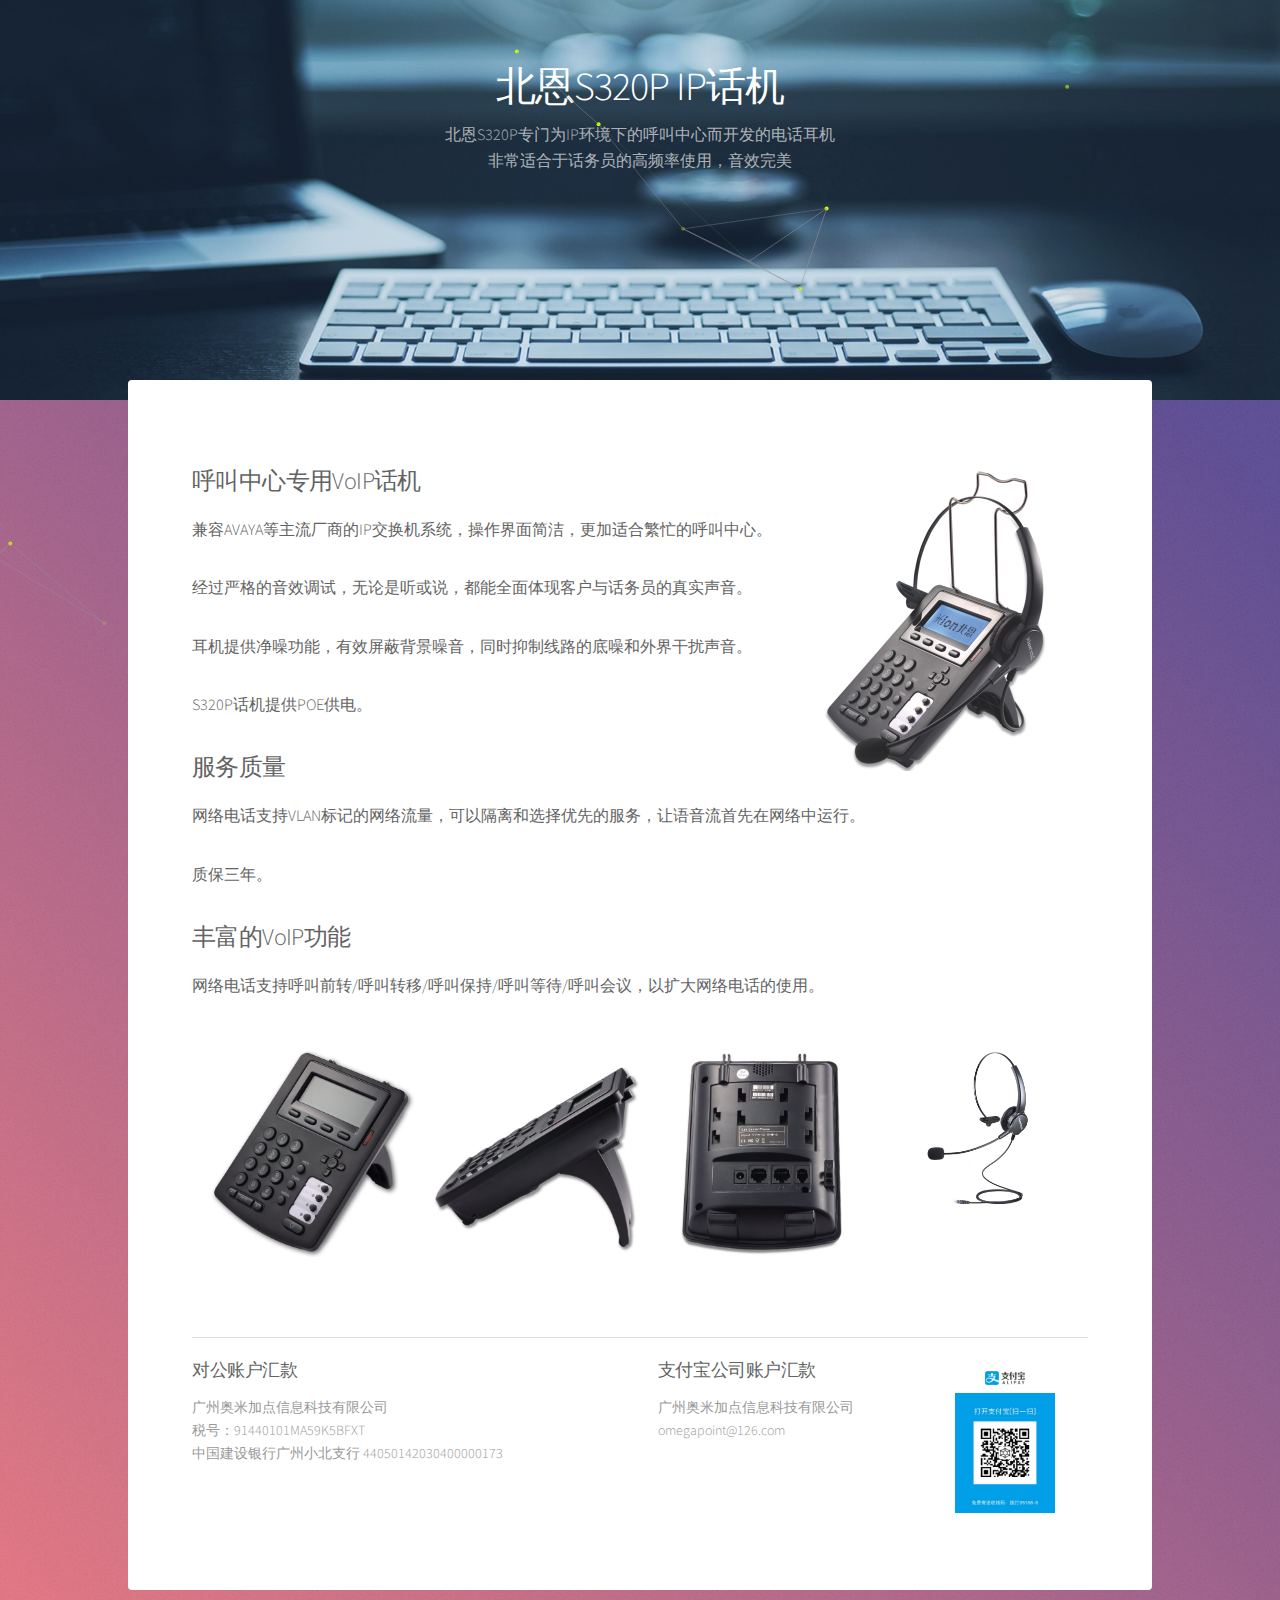
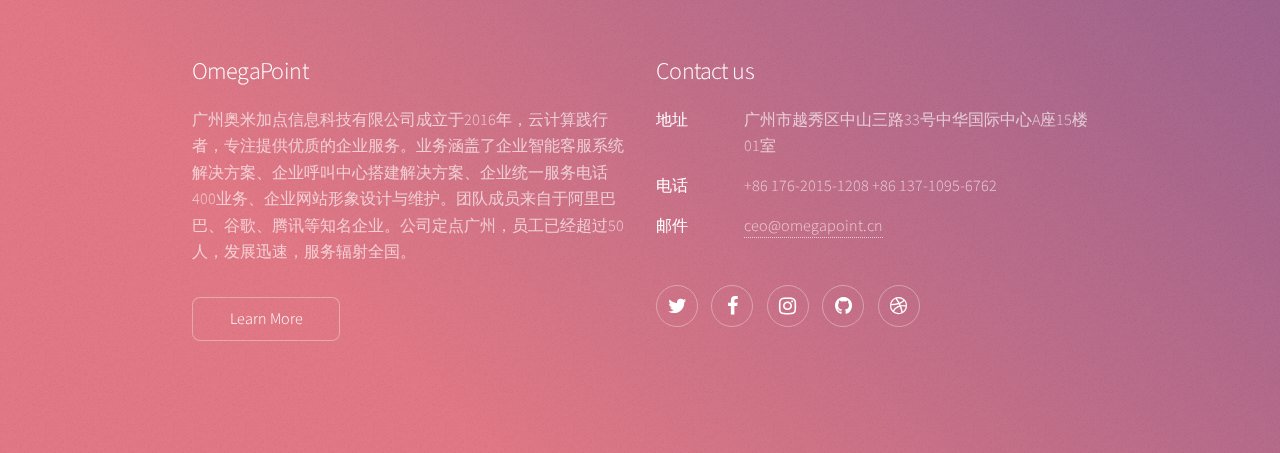
==== commit 5dc5c92f: "S320P" ====
--- a/S320P.html
+++ b/S320P.html
@@ -15,6 +15,7 @@
 			<h1>北恩S320P IP话机</h1>
 			<div>北恩S320P专门为IP环境下的呼叫中心而开发的电话耳机</div>
 			<div>非常适合于话务员的高频率使用，音效完美</div>
+			<!-- <a href="/index.html" class="button goback">返回</a> -->
 		</header>
 
 		<!-- Wrapper -->
@@ -24,19 +25,24 @@
 						<!-- Content -->
 						<section id="content" class="phone main">
 
-							<h2>呼叫中心专用VoIP话机</h2>
-							<p>兼容AVAYA等主流厂商的IP交换机系统，操作界面简洁，更加适合繁忙的呼叫中心。</p>
-							<p>经过严格的音效调试，无论是听或说，都能全面体现客户与话务员的真实声音。</p>
-							<p>耳机提供净噪功能，有效屏蔽背景噪音，同时抑制线路的底噪和外界干扰声音。</p>
-							<p>S320P话机提供POE供电。</p>
+							<div class="content">
+								<div class="desc">
+									<h2>呼叫中心专用VoIP话机</h2>
+									<p>兼容AVAYA等主流厂商的IP交换机系统，操作界面简洁，更加适合繁忙的呼叫中心。</p>
+									<p>经过严格的音效调试，无论是听或说，都能全面体现客户与话务员的真实声音。</p>
+									<p>耳机提供净噪功能，有效屏蔽背景噪音，同时抑制线路的底噪和外界干扰声音。</p>
+									<p>S320P话机提供POE供电。</p>
 
-							<h2>服务质量</h2>
-							<p>网络电话支持VLAN标记的网络流量，可以隔离和选择优先的服务，让语音流首先在网络中运行。</p>
-							<p>质保三年。</p>
-							
-							<h2>丰富的VoIP功能</h2>
-							<p>网络电话支持呼叫前转/呼叫转移/呼叫保持/呼叫等待/呼叫会议，以扩大网络电话的使用。</p>
-
+									<h2>服务质量</h2>
+									<p>网络电话支持VLAN标记的网络流量，可以隔离和选择优先的服务，让语音流首先在网络中运行。</p>
+									<p>质保三年。</p>
+									
+									<h2>丰富的VoIP功能</h2>
+									<p>网络电话支持呼叫前转/呼叫转移/呼叫保持/呼叫等待/呼叫会议，以扩大网络电话的使用。</p>
+								</div>
+								<img class="mainimg" src="images/phone/p0.jpg" alt="北恩S320P">
+							</div>
+					
 							<div class="content">
 								<img src="images/phone/p2.jpg" alt="北恩S320P">
 								<img src="images/phone/p3.jpg" alt="北恩S320P">
--- a/assets/css/main.css
+++ b/assets/css/main.css
@@ -42,7 +42,6 @@
 
 .phone .pay{
 	overflow: hidden;
-	height: 200px;
 	margin-top: 80px;
 	padding-top: 20px;
 	border-top: 1px solid #ddd;
@@ -50,7 +49,7 @@
 .phone .pay>div{
 	float: left;
 	width: 48%;
-	height: 100%;
+	height: 200px;
 	font-size: 14px;
 	color: #999;
 	text-align: left;
@@ -67,7 +66,7 @@
 
 #header.banner{
 	height: 400px;
-	background: url(../../images/phone/banner.jpg) no-repeat;
+	background: url(../../images/phone/banner.jpg) 50% 0 no-repeat;
 	background-size: cover;
 }
 .mt-20{
@@ -76,6 +75,26 @@
 #content.phone{
 	background: url(../../images/phone/p0.jpg) 90% 10% no-repeat;
 	background-size: 300px auto;
+}
+#content.phone .mainimg{
+	display: none;
+}
+@media screen and (max-width: 960px) {
+	#content.phone{
+		background: #fff;
+	}
+	#content.phone .mainimg{
+		display: block;
+		width: 80%;
+	}
+	.phone .pay>div{
+		width: 100%;
+	}
+	.goback{
+		position: fixed;
+		top: 10px;
+		left: 10px;
+	}
 }
 
 	html, body, div, span, applet, object, iframe, h1, h2, h3, h4, h5, h6, p, blockquote, pre, a, abbr, acronym, address, big, cite, code, del, dfn, em, img, ins, kbd, q, s, samp, small, strike, strong, sub, sup, tt, var, b, u, i, center, dl, dt, dd, ol, ul, li, fieldset, form, label, legend, table, caption, tbody, tfoot, thead, tr, th, td, article, aside, canvas, details, embed, figure, figcaption, footer, header, hgroup, menu, nav, output, ruby, section, summary, time, mark, audio, video {
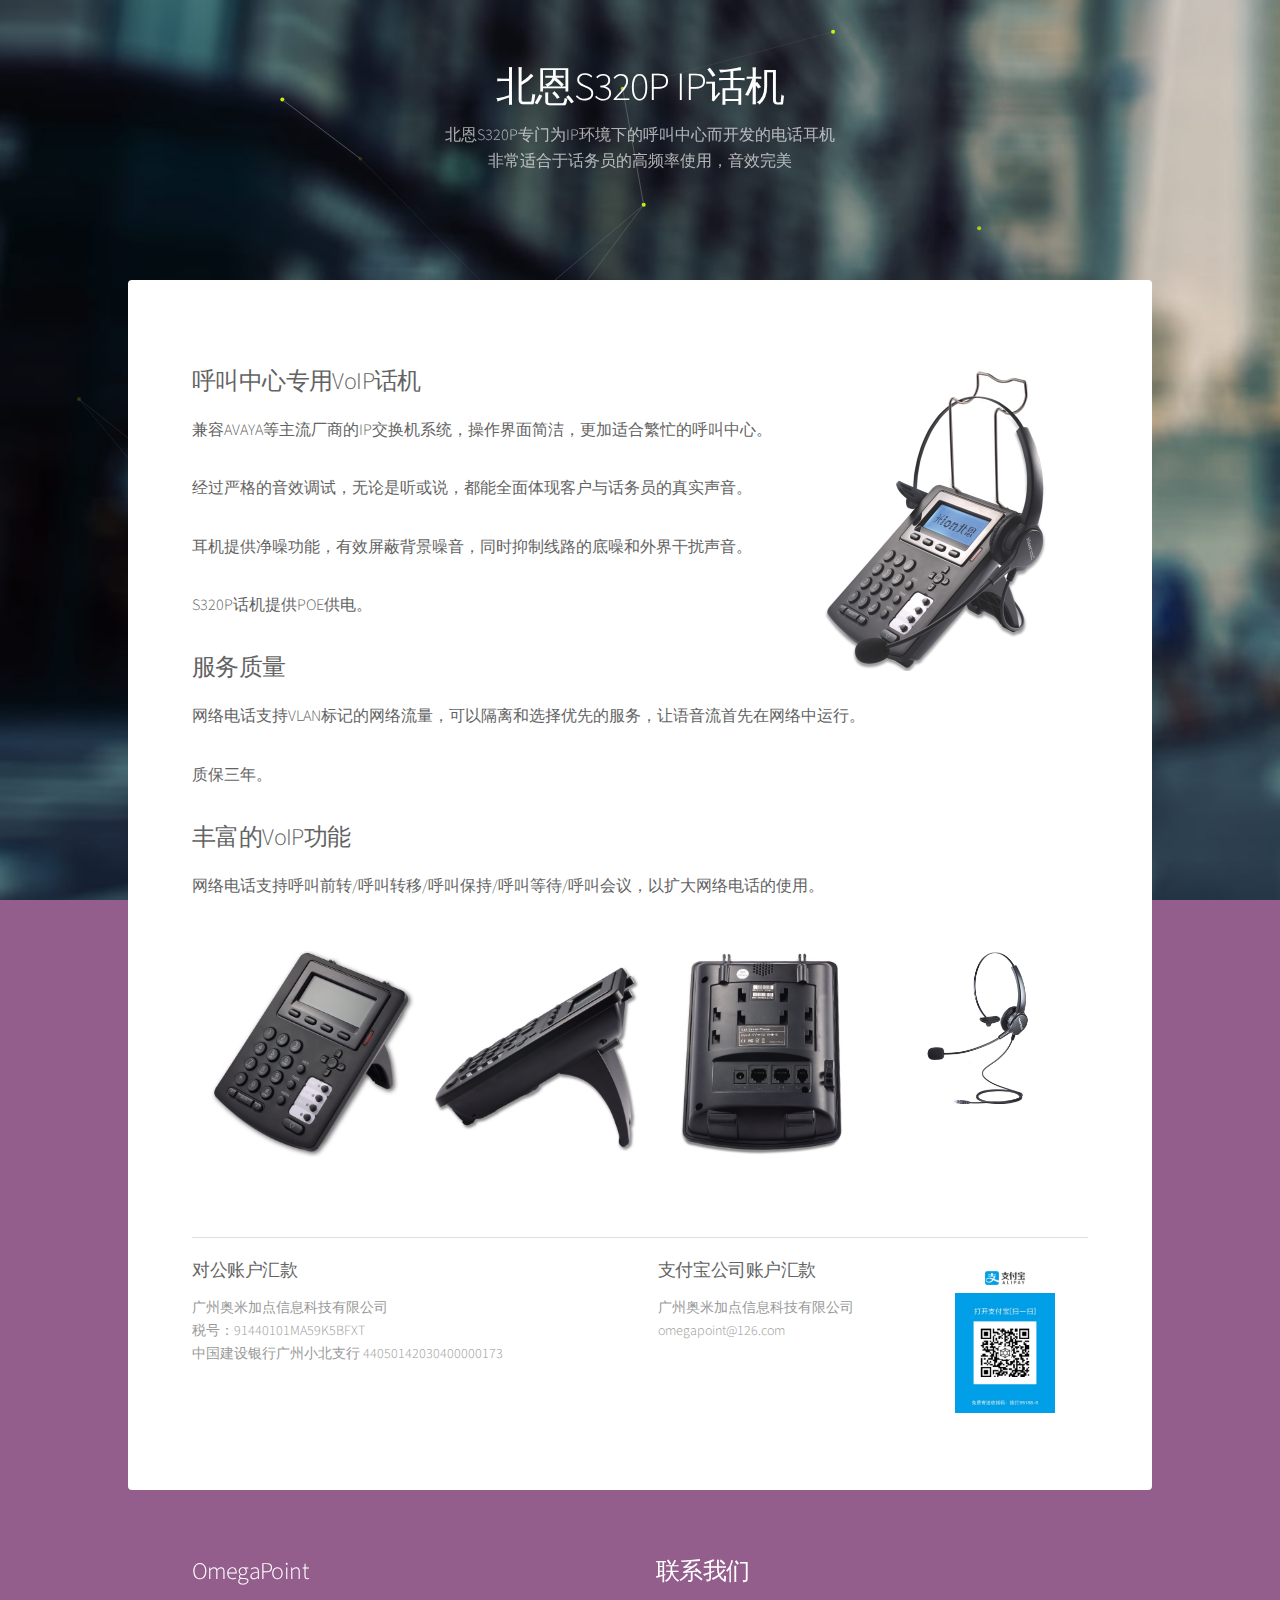
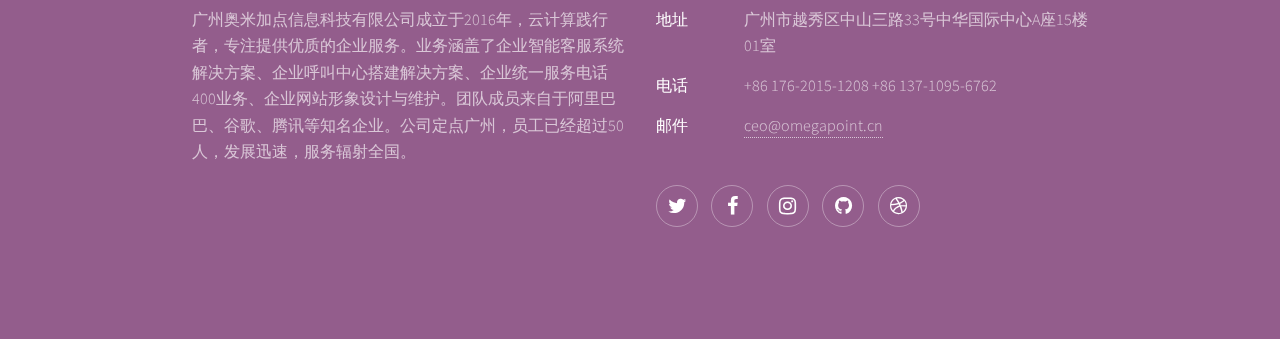
==== commit 99e91909: "add products" ====
--- a/S320P.html
+++ b/S320P.html
@@ -1,8 +1,16 @@
 <!DOCTYPE HTML>
-<html>
+<html lang="zh_CN">
 	<head>
-		<title>OmegaPoint</title>
+		<title>OmegaPoint S320P</title>
 		<meta charset="utf-8" />
+		<meta name="keywords" content="OmegaPoint,客服外包,Udesk,IP话机,网站建设,400电话,汽车科技">
+		<meta name="description" content="OmegaPoint,专注企业服务，更好更智能,全渠道智能客服系统Udesk,呼叫中心专用VoIP话机,网站建设,企业400电话,汽车智能">
+		<meta property="og:title" content="OmegaPoint">
+		<meta property="og:type" content="service">
+		<meta property="og:url" content="omegapoint.cn">
+		<meta property="og:image" content="http://omegapoint.cn/images/logo.png">
+		<meta property="og:site_name" content="omegapoint.cn">
+		<meta property="og:description" content="OmegaPoint,专注企业服务，更好更智能,全渠道智能客服系统Udesk,呼叫中心专用VoIP话机,网站建设,企业400电话,汽车智能">
 		<meta name="viewport" content="width=device-width, initial-scale=1" />
 		<link rel="stylesheet" href="assets/css/main.css" />
 		<link rel="icon" href="favico.png">
@@ -71,12 +79,9 @@
 						<section>
 							<h2>OmegaPoint</h2>
 							<p>广州奥米加点信息科技有限公司成立于2016年，云计算践行者，专注提供优质的企业服务。业务涵盖了企业智能客服系统解决方案、企业呼叫中心搭建解决方案、企业统一服务电话400业务、企业网站形象设计与维护。团队成员来自于阿里巴巴、谷歌、腾讯等知名企业。公司定点广州，员工已经超过50人，发展迅速，服务辐射全国。</p>
-							<ul class="actions">
-								<li><a href="javascript:;" class="button">Learn More</a></li>
-							</ul>
 						</section>
 						<section>
-							<h2>Contact us</h2>
+							<h2>联系我们</h2>
 							<dl class="alt">
 								<dt>地址</dt>
 								<dd>广州市越秀区中山三路33号中华国际中心A座15楼01室</dd>
--- a/assets/css/main.css
+++ b/assets/css/main.css
@@ -15,6 +15,9 @@
 	right: 0;
 	bottom: 0;
 	display: block;
+	background-image: url("../../images/bg_main.jpg");
+	background-size: cover;
+	background-repeat: no-repeat;
 }
 #wrapper{
 	position: relative;
@@ -64,10 +67,17 @@
 	float: right;
 }
 
+.products .mainimg {
+	display: block;
+	margin: 0 auto;
+	max-width: 100%;
+}
 #header.banner{
-	height: 400px;
-	background: url(../../images/phone/banner.jpg) 50% 0 no-repeat;
-	background-size: cover;
+	position: relative;
+	z-index: 9;
+	height: 300px;
+	/*background: url(../../images/phone/banner.jpg) 50% 0 no-repeat;*/
+	/*background-size: cover;*/
 }
 .mt-20{
 	margin-top: -20px;
@@ -1712,10 +1722,13 @@
 
 	body {
 		background-color: #935d8c;
-		background-image: url("images/overlay.png"), -moz-linear-gradient(45deg, #e37682 15%, #5f4d93 85%);
-		background-image: url("images/overlay.png"), -webkit-linear-gradient(45deg, #e37682 15%, #5f4d93 85%);
-		background-image: url("images/overlay.png"), -ms-linear-gradient(45deg, #e37682 15%, #5f4d93 85%);
-		background-image: url("images/overlay.png"), linear-gradient(45deg, #e37682 15%, #5f4d93 85%);
+		/*background-image: url("../../images/bg_main.jpg");
+		background-size: 100% auto;
+		background-repeat: no-repeat;*/
+		/*background-image: url("images/bg_main.jpg"), -moz-linear-gradient(45deg, #e37682 15%, #5f4d93 85%);
+		background-image: url("images/bg_main.jpg"), -webkit-linear-gradient(45deg, #e37682 15%, #5f4d93 85%);
+		background-image: url("images/bg_main.jpg"), -ms-linear-gradient(45deg, #e37682 15%, #5f4d93 85%);
+		background-image: url("images/bg_main.jpg"), linear-gradient(45deg, #e37682 15%, #5f4d93 85%);*/
 	}
 
 		body.is-loading *, body.is-loading *:before, body.is-loading *:after {
